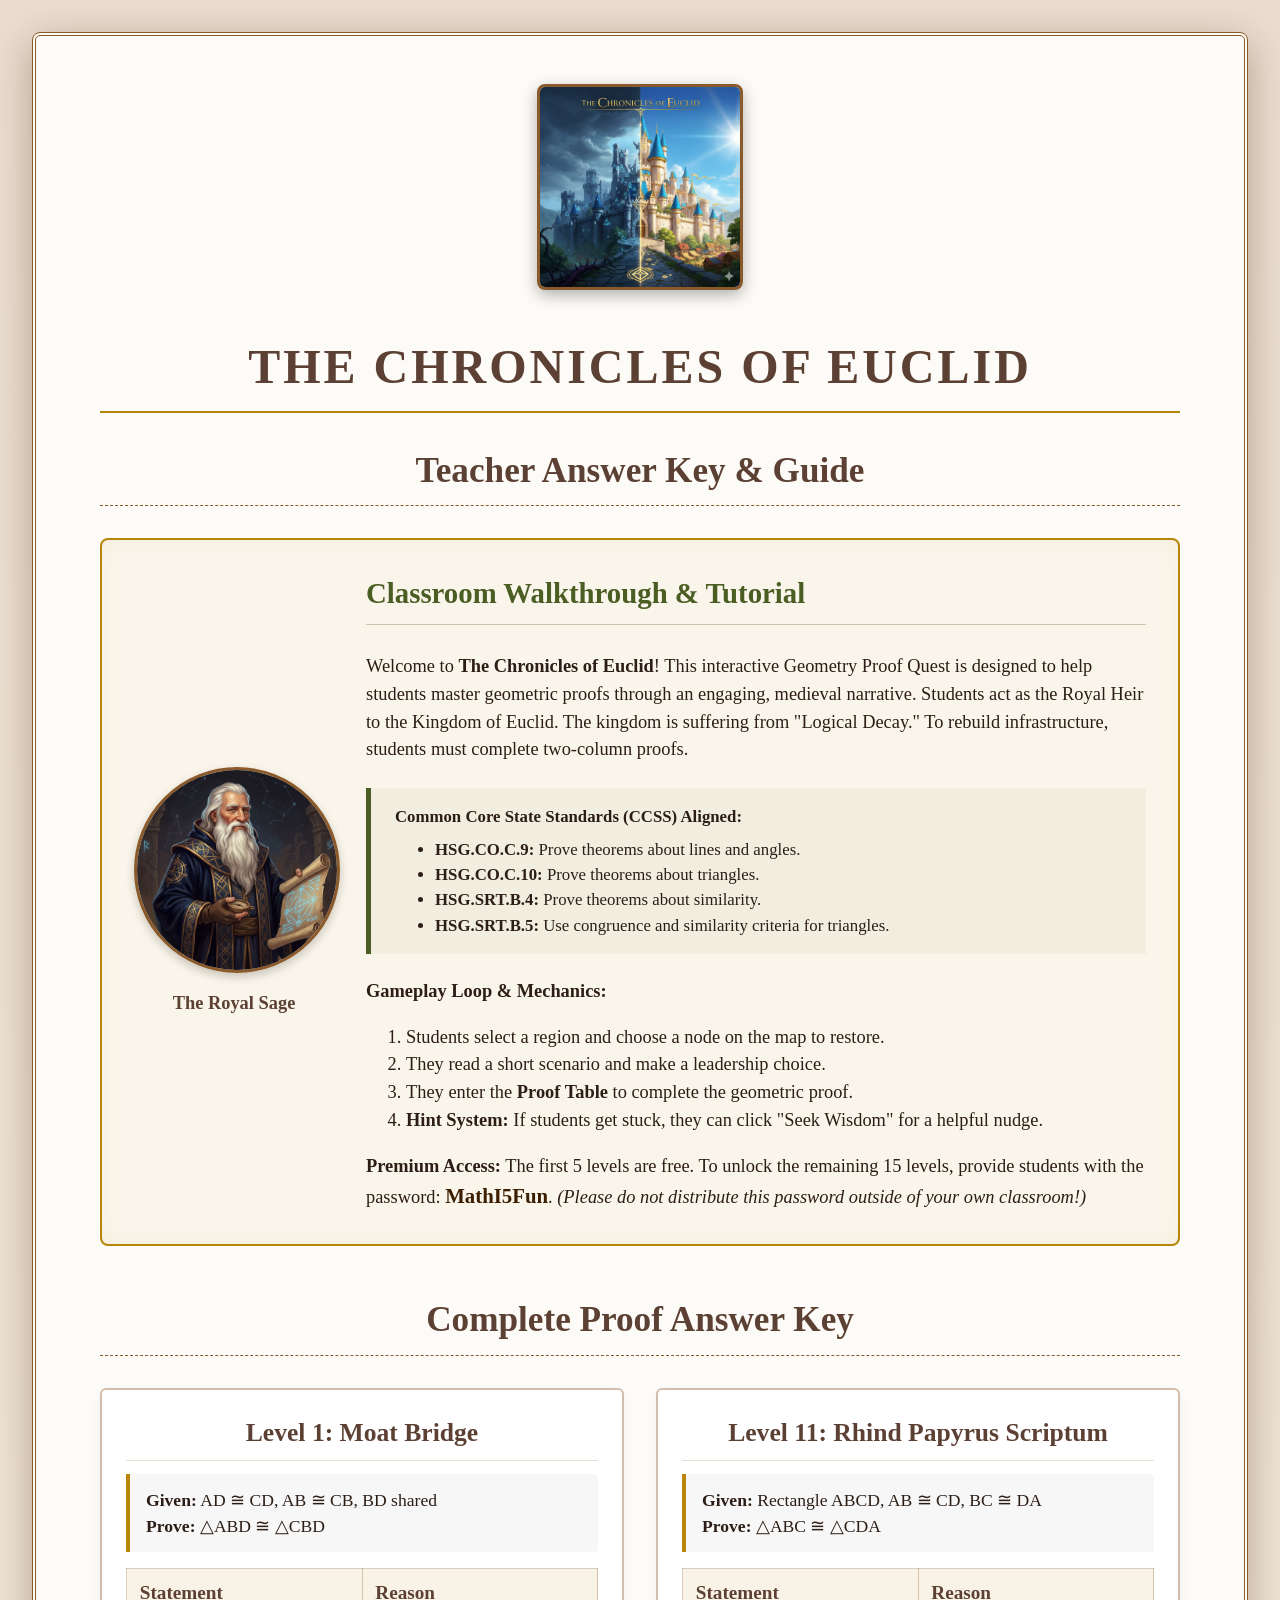
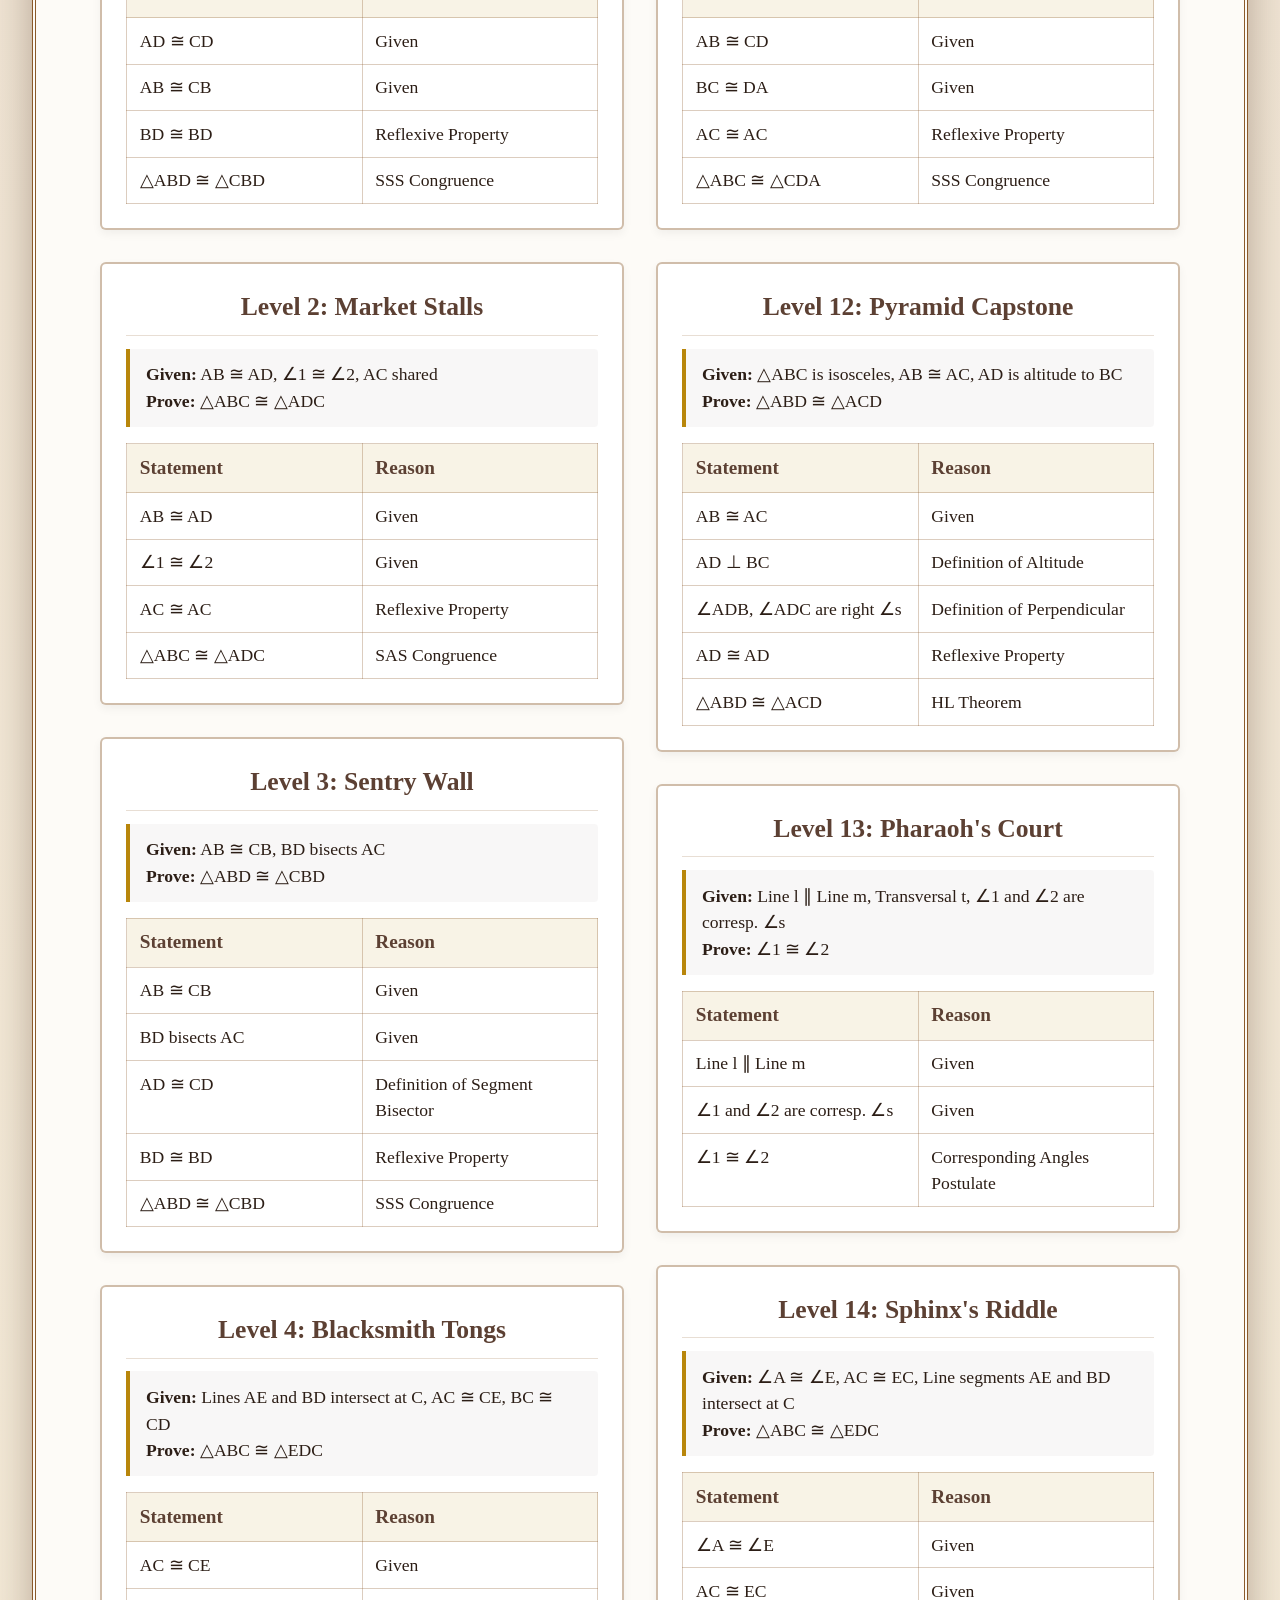
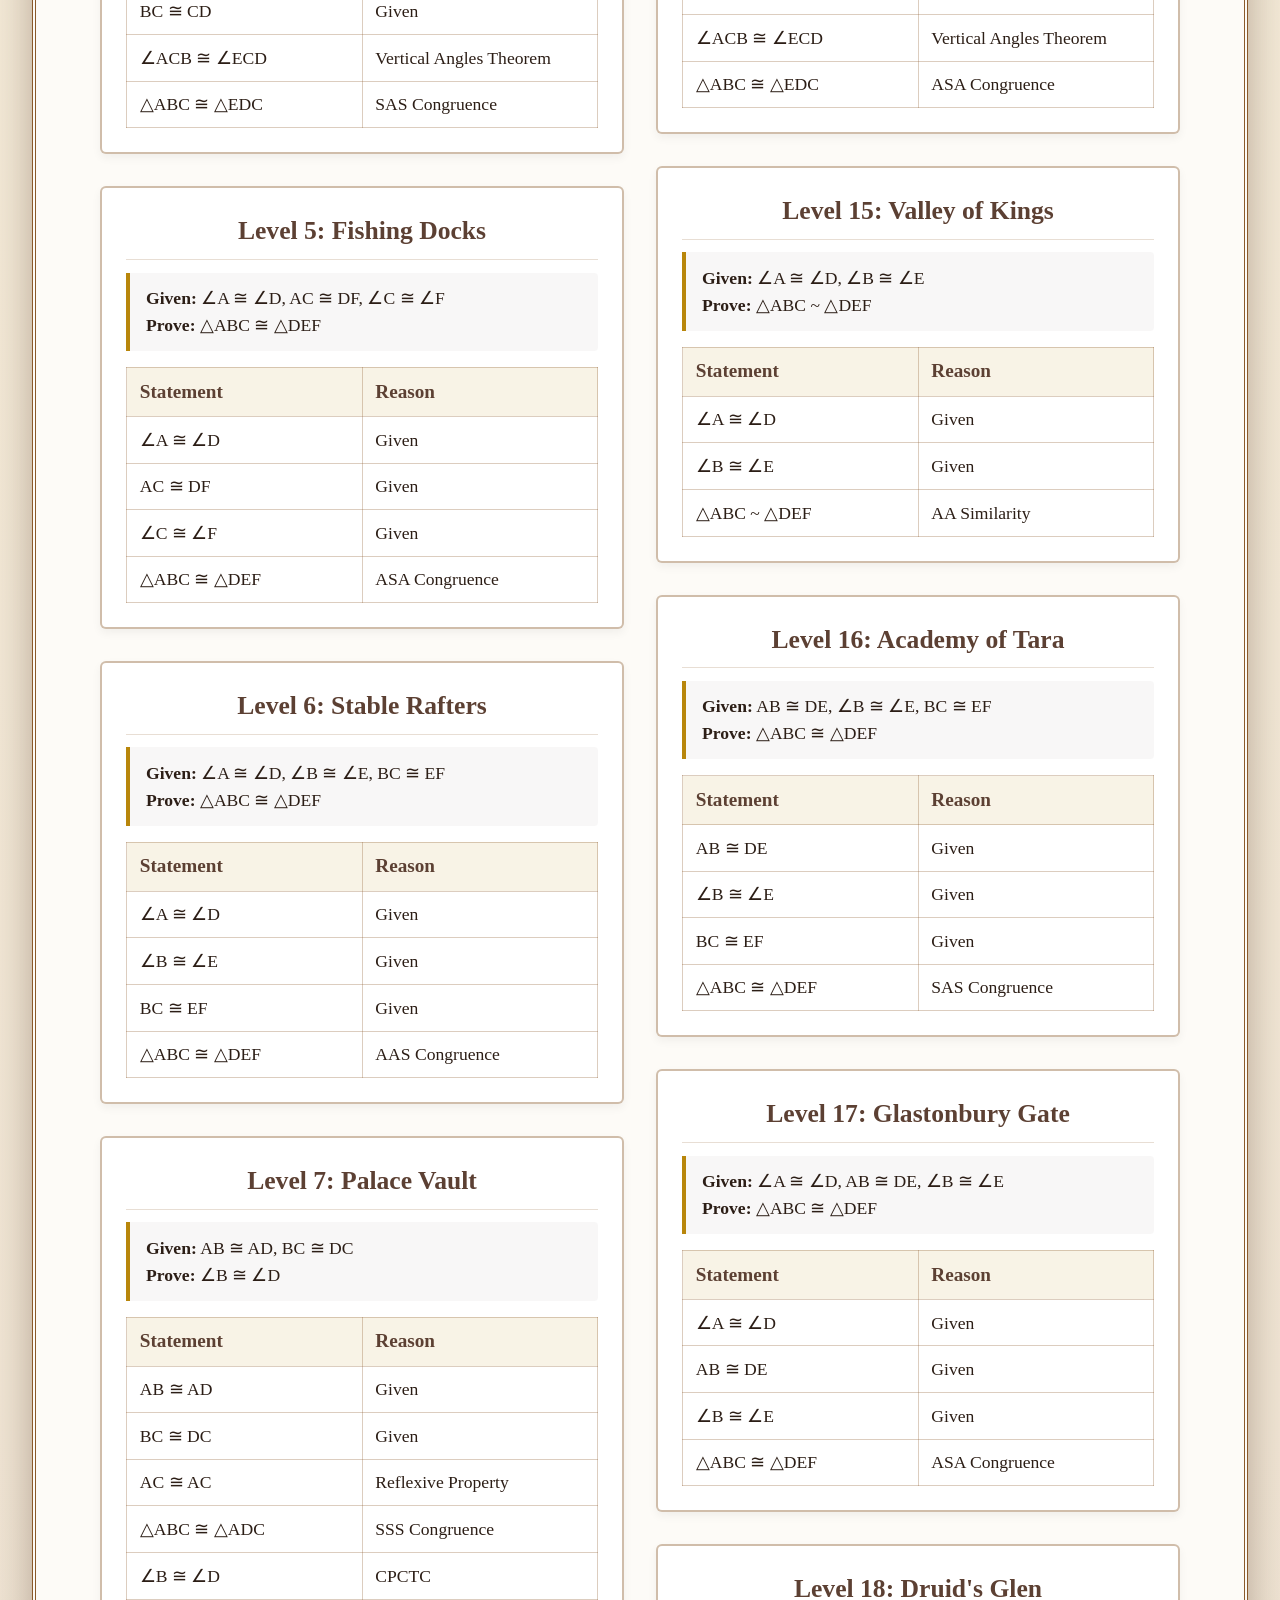
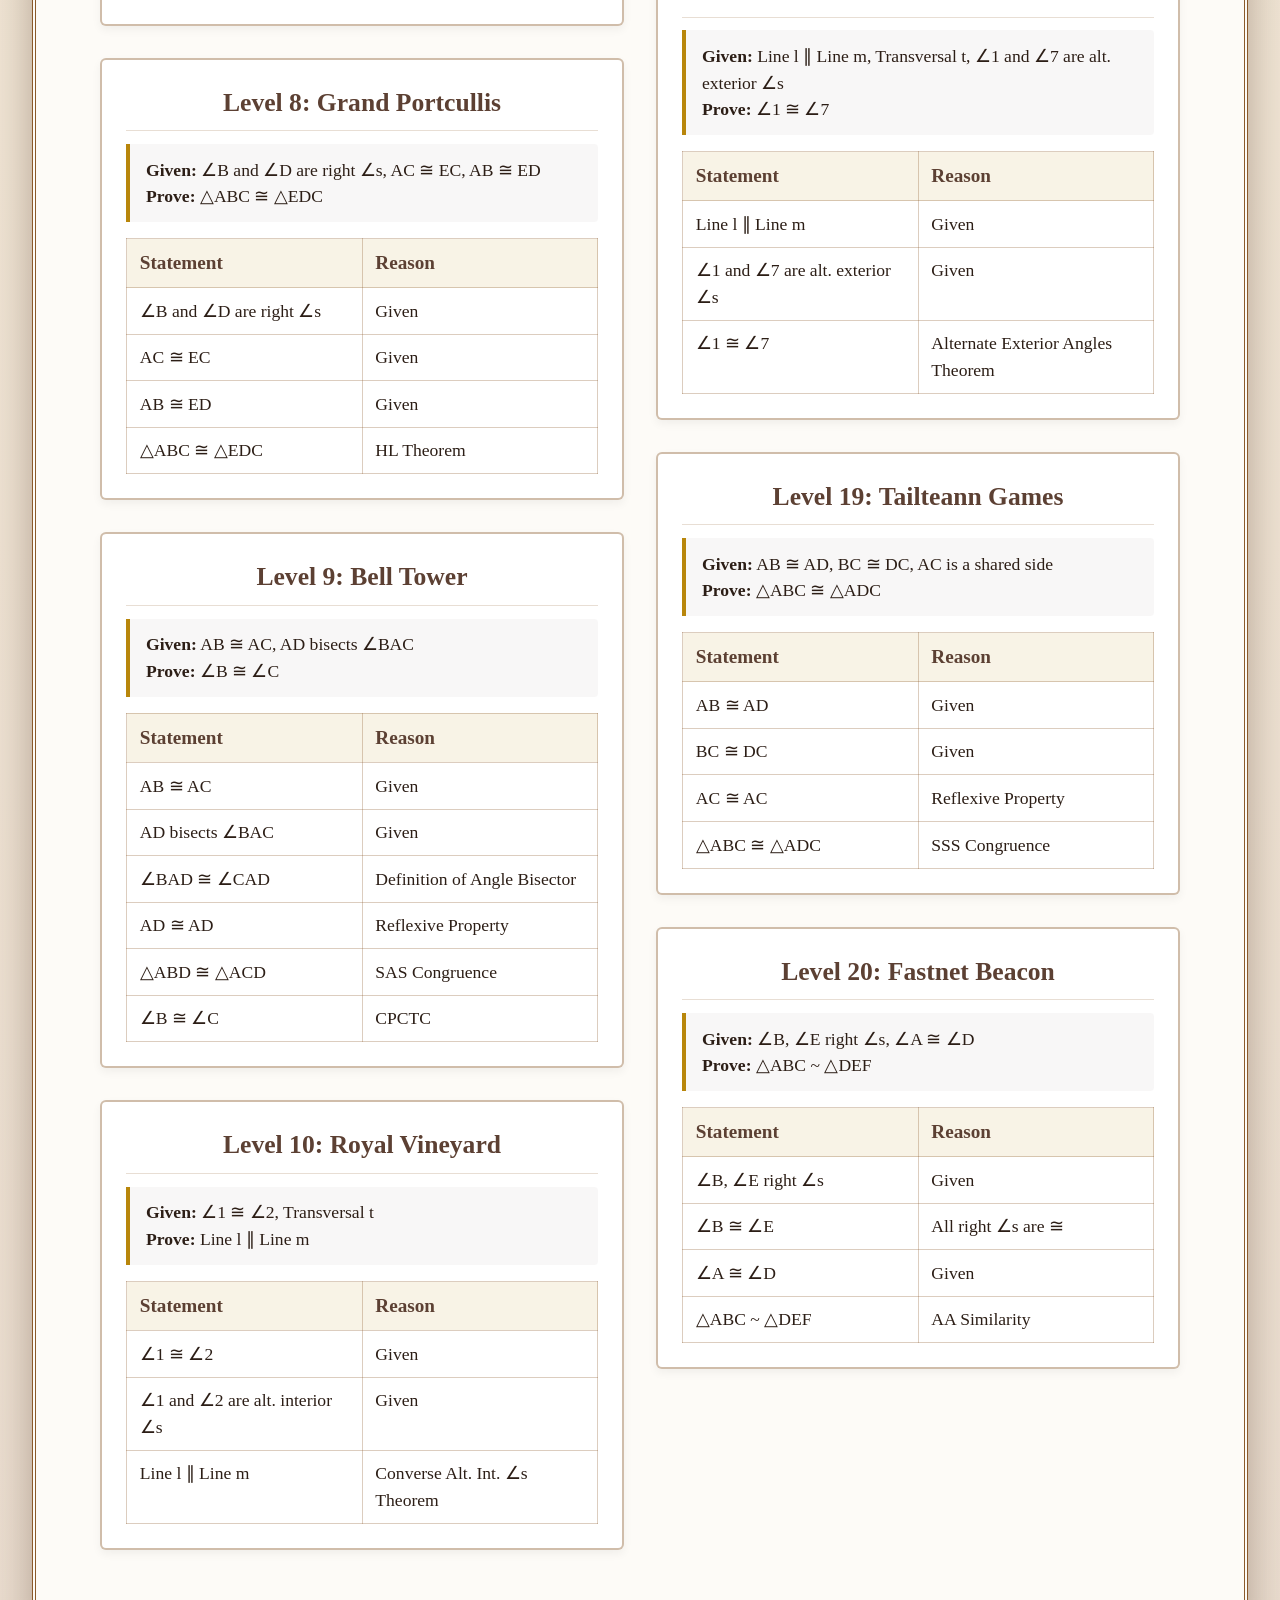
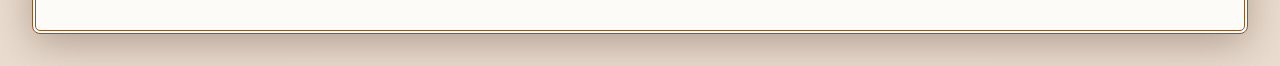
==== AnswerKey.html @ 07f258e0 "Add and update printable worksheets and Answer Key with print styles, add text-free hero image, fix " ====
<!DOCTYPE html>
<html lang="en">
<head>
    <meta charset="UTF-8">
    <meta name="viewport" content="width=device-width, initial-scale=1.0">
    <title>The Chronicles of Euclid - Teacher Answer Key</title>
    <style>
        :root {
            --medieval-gold: #b8860b; 
            --earthy-brown: #5c4033; 
            --parchment: #fdfbf7; 
            --border-color: #8b5a2b;
            --accent-green: #4a5d23;
        }
        
        @import url('https://fonts.googleapis.com/css2?family=MedievalSharp&family=Alice&display=swap');
        
        body {
            font-family: 'Alice', serif;
            background-color: #eaddcf; 
            background-image: radial-gradient(circle at center, #f5ecd8 0%, #eaddcf 100%);
            color: #2c1e16;
            margin: 0;
            padding: 2rem;
            line-height: 1.5;
            font-size: 1.15rem; /* Larger base font size */
        }
        
        .container {
            max-width: 1200px; /* Wider to accommodate columns */
            margin: 0 auto;
            background: var(--parchment);
            border: 4px double var(--border-color);
            border-radius: 8px;
            padding: 3rem 4rem;
            box-shadow: 0 10px 40px rgba(92, 64, 51, 0.4);
            position: relative;
        }
        
        .header-banner {
            text-align: center;
            margin-bottom: 2rem;
        }
        
        .header-banner img {
            max-width: 100%;
            height: auto;
            max-height: 200px;
            border-radius: 8px;
            border: 3px solid var(--border-color);
            box-shadow: 0 5px 15px rgba(0,0,0,0.3);
            object-fit: cover;
        }
        
        h1, h2, h3 {
            font-family: 'MedievalSharp', cursive;
            color: var(--earthy-brown);
            text-align: center;
        }
        
        h1 {
            font-size: 3rem;
            text-transform: uppercase;
            letter-spacing: 3px;
            border-bottom: 2px solid var(--medieval-gold);
            padding-bottom: 0.5rem;
            margin-top: 1rem;
            margin-bottom: 1.5rem;
            font-weight: 700;
        }
        
        h2 {
            font-size: 2.2rem;
            margin-top: 2rem;
            margin-bottom: 2rem;
            border-bottom: 1px dashed var(--border-color);
            padding-bottom: 0.5rem;
        }
        
        .tutorial-box {
            background: rgba(184, 134, 11, 0.05);
            border: 2px solid var(--medieval-gold);
            padding: 2rem;
            border-radius: 8px;
            margin-bottom: 3rem;
            box-shadow: inset 0 0 20px rgba(184, 134, 11, 0.05);
            display: flex;
            align-items: center;
            gap: 2rem;
        }
        
        .tutorial-content {
            flex: 1;
        }
        
        .tutorial-image {
            width: 200px;
            flex-shrink: 0;
            text-align: center;
        }
        
        .tutorial-image img {
            max-width: 100%;
            border-radius: 50%;
            border: 3px solid var(--border-color);
            box-shadow: 0 4px 10px rgba(0,0,0,0.2);
        }
        
        .tutorial-box h3 {
            color: var(--accent-green);
            margin-top: 0;
            text-align: left;
            border-bottom: 1px solid rgba(74, 93, 35, 0.3);
            padding-bottom: 0.5rem;
            font-size: 1.8rem;
        }
        
        .standards-box {
            background: rgba(74, 93, 35, 0.05);
            border-left: 5px solid var(--accent-green);
            padding: 1rem 1.5rem;
            margin: 1.5rem 0;
            font-size: 1.05rem;
        }
        
        /* Two-column layout for levels to save pages */
        .levels-grid {
            column-count: 2;
            column-gap: 2rem;
            margin-top: 2rem;
        }
        
        .level-card {
            background: white;
            border: 2px solid rgba(139, 90, 43, 0.4);
            padding: 1.5rem;
            margin-bottom: 2rem;
            border-radius: 6px;
            box-shadow: 0 4px 10px rgba(0,0,0,0.05);
            
            /* CRITICAL FOR PRINTING: Page Breaks */
            break-inside: avoid;
            page-break-inside: avoid;
            display: inline-block; /* Forces block not to split in columns */
            width: 100%;
            box-sizing: border-box;
        }
        
        .level-header {
            font-size: 1.6rem;
            font-weight: bold;
            color: var(--earthy-brown);
            margin-bottom: 0.8rem;
            font-family: 'MedievalSharp', cursive;
            text-align: center;
            border-bottom: 1px solid rgba(139, 90, 43, 0.2);
            padding-bottom: 0.5rem;
        }
        
        .given-prove {
            margin-bottom: 1rem;
            padding: 0.8rem 1rem;
            background: rgba(92, 64, 51, 0.04);
            border-left: 4px solid var(--medieval-gold);
            border-radius: 0 4px 4px 0;
            font-size: 1.1rem;
        }
        
        table {
            width: 100%;
            border-collapse: collapse;
            font-size: 1.1rem; /* Larger font for table */
        }
        
        th, td {
            border: 1px solid rgba(139, 90, 43, 0.3);
            padding: 0.6rem 0.8rem; /* Condensed padding */
            text-align: left;
            vertical-align: top;
        }
        
        th {
            background: rgba(184, 134, 11, 0.1);
            color: var(--earthy-brown);
            font-family: 'MedievalSharp', cursive;
            font-weight: bold;
            font-size: 1.2rem;
        }
        
        /* Print Styles - Ensure perfect printing */
        @media print {
            @page {
                size: letter;
                margin: 0.5in;
            }
            body {
                background: white !important;
                padding: 0;
                margin: 0;
                font-size: 12pt; /* Point sizes work better for print */
            }
            .container {
                box-shadow: none;
                border: none;
                padding: 0;
                max-width: 100%;
            }
            .header-banner {
                display: none; /* Save ink */
            }
            h1 {
                font-size: 24pt;
                margin-top: 0;
            }
            .tutorial-box {
                border: 2px solid #ccc;
                background: #fafafa !important;
                break-inside: avoid;
                gap: 1rem;
            }
            .levels-grid {
                column-count: 2;
                column-gap: 1.5rem;
            }
            .level-card {
                break-inside: avoid;
                page-break-inside: avoid;
                border: 1px solid #ccc;
                box-shadow: none;
                margin-bottom: 15px;
                padding: 1rem;
            }
            table {
                font-size: 11pt;
            }
            th, td {
                padding: 0.4rem;
            }
            th {
                background: #f0f0f0 !important;
            }
            .given-prove {
                background: #f9f9f9 !important;
                border-left: 3px solid #666;
            }
            /* Force page break before H2s if needed */
            h2.print-break-before {
                page-break-before: always;
                break-before: page;
            }
        }
        
        /* Mobile fallback for grid */
        @media (max-width: 800px) {
            .levels-grid {
                column-count: 1;
            }
            .tutorial-box {
                flex-direction: column;
            }
        }
    </style>
</head>
<body>

<div class="container">
    <div class="header-banner">
        <img src="Images/CastleTitle.jpg" alt="The Chronicles of Euclid Castle">
    </div>
    
    <h1>The Chronicles of Euclid</h1>
    <h2>Teacher Answer Key & Guide</h2>
    
    <div class="tutorial-box">
        <div class="tutorial-image">
            <img src="Images/SageCharacter.png" alt="The Royal Sage">
            <div style="font-family: 'MedievalSharp', cursive; margin-top: 0.5rem; font-weight: bold; color: var(--earthy-brown);">The Royal Sage</div>
        </div>
        <div class="tutorial-content">
            <h3>Classroom Walkthrough & Tutorial</h3>
            <p>Welcome to <strong>The Chronicles of Euclid</strong>! This interactive Geometry Proof Quest is designed to help students master geometric proofs through an engaging, medieval narrative. Students act as the Royal Heir to the Kingdom of Euclid. The kingdom is suffering from "Logical Decay." To rebuild infrastructure, students must complete two-column proofs.</p>
            
            <div class="standards-box">
                <strong>Common Core State Standards (CCSS) Aligned:</strong>
                <ul style="margin-top: 0.5rem; margin-bottom: 0;">
                    <li><strong>HSG.CO.C.9:</strong> Prove theorems about lines and angles.</li>
                    <li><strong>HSG.CO.C.10:</strong> Prove theorems about triangles.</li>
                    <li><strong>HSG.SRT.B.4:</strong> Prove theorems about similarity.</li>
                    <li><strong>HSG.SRT.B.5:</strong> Use congruence and similarity criteria for triangles.</li>
                </ul>
            </div>
            
            <p><strong>Gameplay Loop & Mechanics:</strong></p>
            <ol>
                <li>Students select a region and choose a node on the map to restore.</li>
                <li>They read a short scenario and make a leadership choice.</li>
                <li>They enter the <strong>Proof Table</strong> to complete the geometric proof.</li>
                <li><strong>Hint System:</strong> If students get stuck, they can click "Seek Wisdom" for a helpful nudge.</li>
            </ol>
            
            <p style="margin-bottom: 0;"><strong>Premium Access:</strong> The first 5 levels are free. To unlock the remaining 15 levels, provide students with the password: <strong style="font-size:1.3rem; color:#3b1d00;">MathI5Fun</strong>. <em>(Please do not distribute this password outside of your own classroom!)</em></p>
        </div>
    </div>

    <h2 class="print-break-before">Complete Proof Answer Key</h2>
    
    <div class="levels-grid">

        <div class="level-card">
            <div class="level-header">Level 1: Moat Bridge</div>
            <div class="given-prove">
                <strong>Given:</strong> AD ≅ CD, AB ≅ CB, BD shared<br>
                <strong>Prove:</strong> △ABD ≅ △CBD
            </div>
            <table>
                <thead>
                    <tr>
                        <th style="width: 50%;">Statement</th>
                        <th style="width: 50%;">Reason</th>
                    </tr>
                </thead>
                <tbody>

                    <tr>
                        <td>AD ≅ CD</td>
                        <td>Given</td>
                    </tr>

                    <tr>
                        <td>AB ≅ CB</td>
                        <td>Given</td>
                    </tr>

                    <tr>
                        <td>BD ≅ BD</td>
                        <td>Reflexive Property</td>
                    </tr>

                    <tr>
                        <td>△ABD ≅ △CBD</td>
                        <td>SSS Congruence</td>
                    </tr>

                </tbody>
            </table>
        </div>

        <div class="level-card">
            <div class="level-header">Level 2: Market Stalls</div>
            <div class="given-prove">
                <strong>Given:</strong> AB ≅ AD, ∠1 ≅ ∠2, AC shared<br>
                <strong>Prove:</strong> △ABC ≅ △ADC
            </div>
            <table>
                <thead>
                    <tr>
                        <th style="width: 50%;">Statement</th>
                        <th style="width: 50%;">Reason</th>
                    </tr>
                </thead>
                <tbody>

                    <tr>
                        <td>AB ≅ AD</td>
                        <td>Given</td>
                    </tr>

                    <tr>
                        <td>∠1 ≅ ∠2</td>
                        <td>Given</td>
                    </tr>

                    <tr>
                        <td>AC ≅ AC</td>
                        <td>Reflexive Property</td>
                    </tr>

                    <tr>
                        <td>△ABC ≅ △ADC</td>
                        <td>SAS Congruence</td>
                    </tr>

                </tbody>
            </table>
        </div>

        <div class="level-card">
            <div class="level-header">Level 3: Sentry Wall</div>
            <div class="given-prove">
                <strong>Given:</strong> AB ≅ CB, BD bisects AC<br>
                <strong>Prove:</strong> △ABD ≅ △CBD
            </div>
            <table>
                <thead>
                    <tr>
                        <th style="width: 50%;">Statement</th>
                        <th style="width: 50%;">Reason</th>
                    </tr>
                </thead>
                <tbody>

                    <tr>
                        <td>AB ≅ CB</td>
                        <td>Given</td>
                    </tr>

                    <tr>
                        <td>BD bisects AC</td>
                        <td>Given</td>
                    </tr>

                    <tr>
                        <td>AD ≅ CD</td>
                        <td>Definition of Segment Bisector</td>
                    </tr>

                    <tr>
                        <td>BD ≅ BD</td>
                        <td>Reflexive Property</td>
                    </tr>

                    <tr>
                        <td>△ABD ≅ △CBD</td>
                        <td>SSS Congruence</td>
                    </tr>

                </tbody>
            </table>
        </div>

        <div class="level-card">
            <div class="level-header">Level 4: Blacksmith Tongs</div>
            <div class="given-prove">
                <strong>Given:</strong> Lines AE and BD intersect at C, AC ≅ CE, BC ≅ CD<br>
                <strong>Prove:</strong> △ABC ≅ △EDC
            </div>
            <table>
                <thead>
                    <tr>
                        <th style="width: 50%;">Statement</th>
                        <th style="width: 50%;">Reason</th>
                    </tr>
                </thead>
                <tbody>

                    <tr>
                        <td>AC ≅ CE</td>
                        <td>Given</td>
                    </tr>

                    <tr>
                        <td>BC ≅ CD</td>
                        <td>Given</td>
                    </tr>

                    <tr>
                        <td>∠ACB ≅ ∠ECD</td>
                        <td>Vertical Angles Theorem</td>
                    </tr>

                    <tr>
                        <td>△ABC ≅ △EDC</td>
                        <td>SAS Congruence</td>
                    </tr>

                </tbody>
            </table>
        </div>

        <div class="level-card">
            <div class="level-header">Level 5: Fishing Docks</div>
            <div class="given-prove">
                <strong>Given:</strong> ∠A ≅ ∠D, AC ≅ DF, ∠C ≅ ∠F<br>
                <strong>Prove:</strong> △ABC ≅ △DEF
            </div>
            <table>
                <thead>
                    <tr>
                        <th style="width: 50%;">Statement</th>
                        <th style="width: 50%;">Reason</th>
                    </tr>
                </thead>
                <tbody>

                    <tr>
                        <td>∠A ≅ ∠D</td>
                        <td>Given</td>
                    </tr>

                    <tr>
                        <td>AC ≅ DF</td>
                        <td>Given</td>
                    </tr>

                    <tr>
                        <td>∠C ≅ ∠F</td>
                        <td>Given</td>
                    </tr>

                    <tr>
                        <td>△ABC ≅ △DEF</td>
                        <td>ASA Congruence</td>
                    </tr>

                </tbody>
            </table>
        </div>

        <div class="level-card">
            <div class="level-header">Level 6: Stable Rafters</div>
            <div class="given-prove">
                <strong>Given:</strong> ∠A ≅ ∠D, ∠B ≅ ∠E, BC ≅ EF<br>
                <strong>Prove:</strong> △ABC ≅ △DEF
            </div>
            <table>
                <thead>
                    <tr>
                        <th style="width: 50%;">Statement</th>
                        <th style="width: 50%;">Reason</th>
                    </tr>
                </thead>
                <tbody>

                    <tr>
                        <td>∠A ≅ ∠D</td>
                        <td>Given</td>
                    </tr>

                    <tr>
                        <td>∠B ≅ ∠E</td>
                        <td>Given</td>
                    </tr>

                    <tr>
                        <td>BC ≅ EF</td>
                        <td>Given</td>
                    </tr>

                    <tr>
                        <td>△ABC ≅ △DEF</td>
                        <td>AAS Congruence</td>
                    </tr>

                </tbody>
            </table>
        </div>

        <div class="level-card">
            <div class="level-header">Level 7: Palace Vault</div>
            <div class="given-prove">
                <strong>Given:</strong> AB ≅ AD, BC ≅ DC<br>
                <strong>Prove:</strong> ∠B ≅ ∠D
            </div>
            <table>
                <thead>
                    <tr>
                        <th style="width: 50%;">Statement</th>
                        <th style="width: 50%;">Reason</th>
                    </tr>
                </thead>
                <tbody>

                    <tr>
                        <td>AB ≅ AD</td>
                        <td>Given</td>
                    </tr>

                    <tr>
                        <td>BC ≅ DC</td>
                        <td>Given</td>
                    </tr>

                    <tr>
                        <td>AC ≅ AC</td>
                        <td>Reflexive Property</td>
                    </tr>

                    <tr>
                        <td>△ABC ≅ △ADC</td>
                        <td>SSS Congruence</td>
                    </tr>

                    <tr>
                        <td>∠B ≅ ∠D</td>
                        <td>CPCTC</td>
                    </tr>

                </tbody>
            </table>
        </div>

        <div class="level-card">
            <div class="level-header">Level 8: Grand Portcullis</div>
            <div class="given-prove">
                <strong>Given:</strong> ∠B and ∠D are right ∠s, AC ≅ EC, AB ≅ ED<br>
                <strong>Prove:</strong> △ABC ≅ △EDC
            </div>
            <table>
                <thead>
                    <tr>
                        <th style="width: 50%;">Statement</th>
                        <th style="width: 50%;">Reason</th>
                    </tr>
                </thead>
                <tbody>

                    <tr>
                        <td>∠B and ∠D are right ∠s</td>
                        <td>Given</td>
                    </tr>

                    <tr>
                        <td>AC ≅ EC</td>
                        <td>Given</td>
                    </tr>

                    <tr>
                        <td>AB ≅ ED</td>
                        <td>Given</td>
                    </tr>

                    <tr>
                        <td>△ABC ≅ △EDC</td>
                        <td>HL Theorem</td>
                    </tr>

                </tbody>
            </table>
        </div>

        <div class="level-card">
            <div class="level-header">Level 9: Bell Tower</div>
            <div class="given-prove">
                <strong>Given:</strong> AB ≅ AC, AD bisects ∠BAC<br>
                <strong>Prove:</strong> ∠B ≅ ∠C
            </div>
            <table>
                <thead>
                    <tr>
                        <th style="width: 50%;">Statement</th>
                        <th style="width: 50%;">Reason</th>
                    </tr>
                </thead>
                <tbody>

                    <tr>
                        <td>AB ≅ AC</td>
                        <td>Given</td>
                    </tr>

                    <tr>
                        <td>AD bisects ∠BAC</td>
                        <td>Given</td>
                    </tr>

                    <tr>
                        <td>∠BAD ≅ ∠CAD</td>
                        <td>Definition of Angle Bisector</td>
                    </tr>

                    <tr>
                        <td>AD ≅ AD</td>
                        <td>Reflexive Property</td>
                    </tr>

                    <tr>
                        <td>△ABD ≅ △ACD</td>
                        <td>SAS Congruence</td>
                    </tr>

                    <tr>
                        <td>∠B ≅ ∠C</td>
                        <td>CPCTC</td>
                    </tr>

                </tbody>
            </table>
        </div>

        <div class="level-card">
            <div class="level-header">Level 10: Royal Vineyard</div>
            <div class="given-prove">
                <strong>Given:</strong> ∠1 ≅ ∠2, Transversal t<br>
                <strong>Prove:</strong> Line l ∥ Line m
            </div>
            <table>
                <thead>
                    <tr>
                        <th style="width: 50%;">Statement</th>
                        <th style="width: 50%;">Reason</th>
                    </tr>
                </thead>
                <tbody>

                    <tr>
                        <td>∠1 ≅ ∠2</td>
                        <td>Given</td>
                    </tr>

                    <tr>
                        <td>∠1 and ∠2 are alt. interior ∠s</td>
                        <td>Given</td>
                    </tr>

                    <tr>
                        <td>Line l ∥ Line m</td>
                        <td>Converse Alt. Int. ∠s Theorem</td>
                    </tr>

                </tbody>
            </table>
        </div>

        <div class="level-card">
            <div class="level-header">Level 11: Rhind Papyrus Scriptum</div>
            <div class="given-prove">
                <strong>Given:</strong> Rectangle ABCD, AB ≅ CD, BC ≅ DA<br>
                <strong>Prove:</strong> △ABC ≅ △CDA
            </div>
            <table>
                <thead>
                    <tr>
                        <th style="width: 50%;">Statement</th>
                        <th style="width: 50%;">Reason</th>
                    </tr>
                </thead>
                <tbody>

                    <tr>
                        <td>AB ≅ CD</td>
                        <td>Given</td>
                    </tr>

                    <tr>
                        <td>BC ≅ DA</td>
                        <td>Given</td>
                    </tr>

                    <tr>
                        <td>AC ≅ AC</td>
                        <td>Reflexive Property</td>
                    </tr>

                    <tr>
                        <td>△ABC ≅ △CDA</td>
                        <td>SSS Congruence</td>
                    </tr>

                </tbody>
            </table>
        </div>

        <div class="level-card">
            <div class="level-header">Level 12: Pyramid Capstone</div>
            <div class="given-prove">
                <strong>Given:</strong> △ABC is isosceles, AB ≅ AC, AD is altitude to BC<br>
                <strong>Prove:</strong> △ABD ≅ △ACD
            </div>
            <table>
                <thead>
                    <tr>
                        <th style="width: 50%;">Statement</th>
                        <th style="width: 50%;">Reason</th>
                    </tr>
                </thead>
                <tbody>

                    <tr>
                        <td>AB ≅ AC</td>
                        <td>Given</td>
                    </tr>

                    <tr>
                        <td>AD ⊥ BC</td>
                        <td>Definition of Altitude</td>
                    </tr>

                    <tr>
                        <td>∠ADB, ∠ADC are right ∠s</td>
                        <td>Definition of Perpendicular</td>
                    </tr>

                    <tr>
                        <td>AD ≅ AD</td>
                        <td>Reflexive Property</td>
                    </tr>

                    <tr>
                        <td>△ABD ≅ △ACD</td>
                        <td>HL Theorem</td>
                    </tr>

                </tbody>
            </table>
        </div>

        <div class="level-card">
            <div class="level-header">Level 13: Pharaoh's Court</div>
            <div class="given-prove">
                <strong>Given:</strong> Line l ∥ Line m, Transversal t, ∠1 and ∠2 are corresp. ∠s<br>
                <strong>Prove:</strong> ∠1 ≅ ∠2
            </div>
            <table>
                <thead>
                    <tr>
                        <th style="width: 50%;">Statement</th>
                        <th style="width: 50%;">Reason</th>
                    </tr>
                </thead>
                <tbody>

                    <tr>
                        <td>Line l ∥ Line m</td>
                        <td>Given</td>
                    </tr>

                    <tr>
                        <td>∠1 and ∠2 are corresp. ∠s</td>
                        <td>Given</td>
                    </tr>

                    <tr>
                        <td>∠1 ≅ ∠2</td>
                        <td>Corresponding Angles Postulate</td>
                    </tr>

                </tbody>
            </table>
        </div>

        <div class="level-card">
            <div class="level-header">Level 14: Sphinx's Riddle</div>
            <div class="given-prove">
                <strong>Given:</strong> ∠A ≅ ∠E, AC ≅ EC, Line segments AE and BD intersect at C<br>
                <strong>Prove:</strong> △ABC ≅ △EDC
            </div>
            <table>
                <thead>
                    <tr>
                        <th style="width: 50%;">Statement</th>
                        <th style="width: 50%;">Reason</th>
                    </tr>
                </thead>
                <tbody>

                    <tr>
                        <td>∠A ≅ ∠E</td>
                        <td>Given</td>
                    </tr>

                    <tr>
                        <td>AC ≅ EC</td>
                        <td>Given</td>
                    </tr>

                    <tr>
                        <td>∠ACB ≅ ∠ECD</td>
                        <td>Vertical Angles Theorem</td>
                    </tr>

                    <tr>
                        <td>△ABC ≅ △EDC</td>
                        <td>ASA Congruence</td>
                    </tr>

                </tbody>
            </table>
        </div>

        <div class="level-card">
            <div class="level-header">Level 15: Valley of Kings</div>
            <div class="given-prove">
                <strong>Given:</strong> ∠A ≅ ∠D, ∠B ≅ ∠E<br>
                <strong>Prove:</strong> △ABC ~ △DEF
            </div>
            <table>
                <thead>
                    <tr>
                        <th style="width: 50%;">Statement</th>
                        <th style="width: 50%;">Reason</th>
                    </tr>
                </thead>
                <tbody>

                    <tr>
                        <td>∠A ≅ ∠D</td>
                        <td>Given</td>
                    </tr>

                    <tr>
                        <td>∠B ≅ ∠E</td>
                        <td>Given</td>
                    </tr>

                    <tr>
                        <td>△ABC ~ △DEF</td>
                        <td>AA Similarity</td>
                    </tr>

                </tbody>
            </table>
        </div>

        <div class="level-card">
            <div class="level-header">Level 16: Academy of Tara</div>
            <div class="given-prove">
                <strong>Given:</strong> AB ≅ DE, ∠B ≅ ∠E, BC ≅ EF<br>
                <strong>Prove:</strong> △ABC ≅ △DEF
            </div>
            <table>
                <thead>
                    <tr>
                        <th style="width: 50%;">Statement</th>
                        <th style="width: 50%;">Reason</th>
                    </tr>
                </thead>
                <tbody>

                    <tr>
                        <td>AB ≅ DE</td>
                        <td>Given</td>
                    </tr>

                    <tr>
                        <td>∠B ≅ ∠E</td>
                        <td>Given</td>
                    </tr>

                    <tr>
                        <td>BC ≅ EF</td>
                        <td>Given</td>
                    </tr>

                    <tr>
                        <td>△ABC ≅ △DEF</td>
                        <td>SAS Congruence</td>
                    </tr>

                </tbody>
            </table>
        </div>

        <div class="level-card">
            <div class="level-header">Level 17: Glastonbury Gate</div>
            <div class="given-prove">
                <strong>Given:</strong> ∠A ≅ ∠D, AB ≅ DE, ∠B ≅ ∠E<br>
                <strong>Prove:</strong> △ABC ≅ △DEF
            </div>
            <table>
                <thead>
                    <tr>
                        <th style="width: 50%;">Statement</th>
                        <th style="width: 50%;">Reason</th>
                    </tr>
                </thead>
                <tbody>

                    <tr>
                        <td>∠A ≅ ∠D</td>
                        <td>Given</td>
                    </tr>

                    <tr>
                        <td>AB ≅ DE</td>
                        <td>Given</td>
                    </tr>

                    <tr>
                        <td>∠B ≅ ∠E</td>
                        <td>Given</td>
                    </tr>

                    <tr>
                        <td>△ABC ≅ △DEF</td>
                        <td>ASA Congruence</td>
                    </tr>

                </tbody>
            </table>
        </div>

        <div class="level-card">
            <div class="level-header">Level 18: Druid's Glen</div>
            <div class="given-prove">
                <strong>Given:</strong> Line l ∥ Line m, Transversal t, ∠1 and ∠7 are alt. exterior ∠s<br>
                <strong>Prove:</strong> ∠1 ≅ ∠7
            </div>
            <table>
                <thead>
                    <tr>
                        <th style="width: 50%;">Statement</th>
                        <th style="width: 50%;">Reason</th>
                    </tr>
                </thead>
                <tbody>

                    <tr>
                        <td>Line l ∥ Line m</td>
                        <td>Given</td>
                    </tr>

                    <tr>
                        <td>∠1 and ∠7 are alt. exterior ∠s</td>
                        <td>Given</td>
                    </tr>

                    <tr>
                        <td>∠1 ≅ ∠7</td>
                        <td>Alternate Exterior Angles Theorem</td>
                    </tr>

                </tbody>
            </table>
        </div>

        <div class="level-card">
            <div class="level-header">Level 19: Tailteann Games</div>
            <div class="given-prove">
                <strong>Given:</strong> AB ≅ AD, BC ≅ DC, AC is a shared side<br>
                <strong>Prove:</strong> △ABC ≅ △ADC
            </div>
            <table>
                <thead>
                    <tr>
                        <th style="width: 50%;">Statement</th>
                        <th style="width: 50%;">Reason</th>
                    </tr>
                </thead>
                <tbody>

                    <tr>
                        <td>AB ≅ AD</td>
                        <td>Given</td>
                    </tr>

                    <tr>
                        <td>BC ≅ DC</td>
                        <td>Given</td>
                    </tr>

                    <tr>
                        <td>AC ≅ AC</td>
                        <td>Reflexive Property</td>
                    </tr>

                    <tr>
                        <td>△ABC ≅ △ADC</td>
                        <td>SSS Congruence</td>
                    </tr>

                </tbody>
            </table>
        </div>

        <div class="level-card">
            <div class="level-header">Level 20: Fastnet Beacon</div>
            <div class="given-prove">
                <strong>Given:</strong> ∠B, ∠E right ∠s, ∠A ≅ ∠D<br>
                <strong>Prove:</strong> △ABC ~ △DEF
            </div>
            <table>
                <thead>
                    <tr>
                        <th style="width: 50%;">Statement</th>
                        <th style="width: 50%;">Reason</th>
                    </tr>
                </thead>
                <tbody>

                    <tr>
                        <td>∠B, ∠E right ∠s</td>
                        <td>Given</td>
                    </tr>

                    <tr>
                        <td>∠B ≅ ∠E</td>
                        <td>All right ∠s are ≅</td>
                    </tr>

                    <tr>
                        <td>∠A ≅ ∠D</td>
                        <td>Given</td>
                    </tr>

                    <tr>
                        <td>△ABC ~ △DEF</td>
                        <td>AA Similarity</td>
                    </tr>

                </tbody>
            </table>
        </div>

    </div>
</div>
</body>
</html>
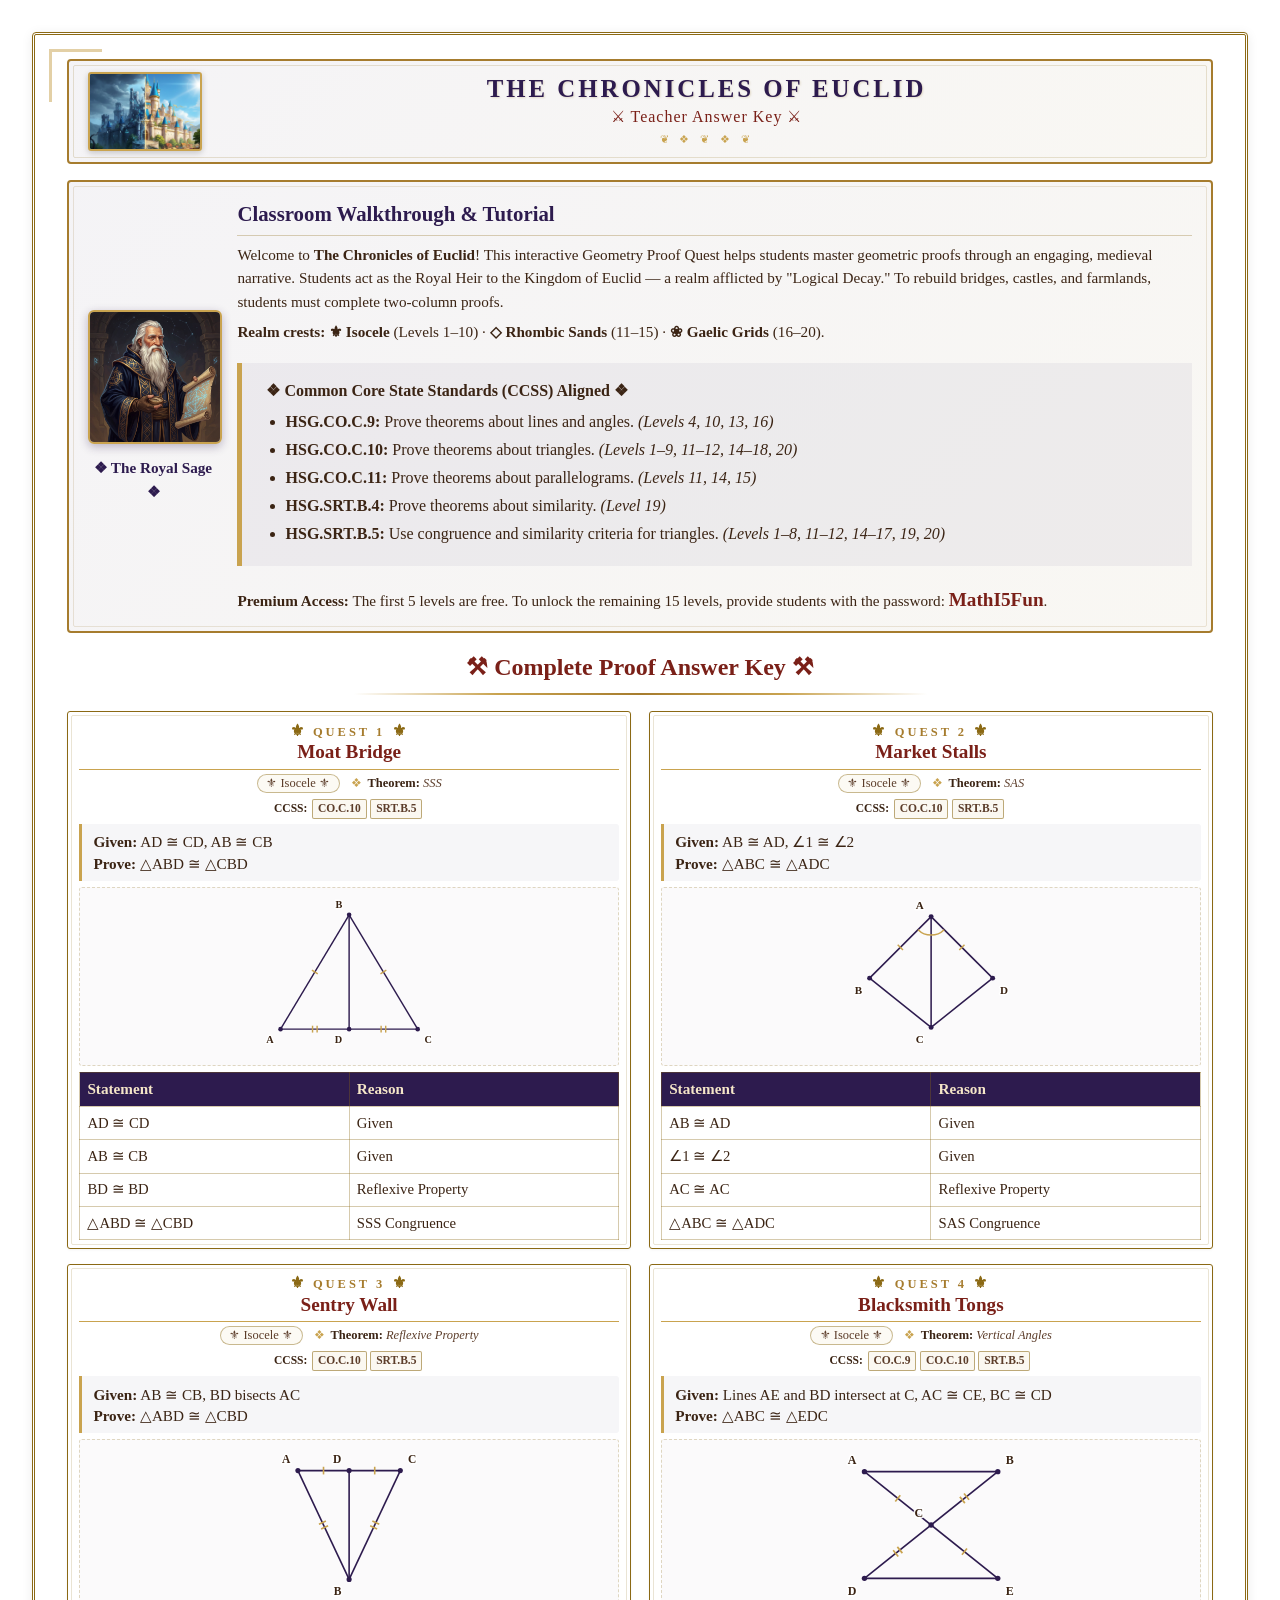
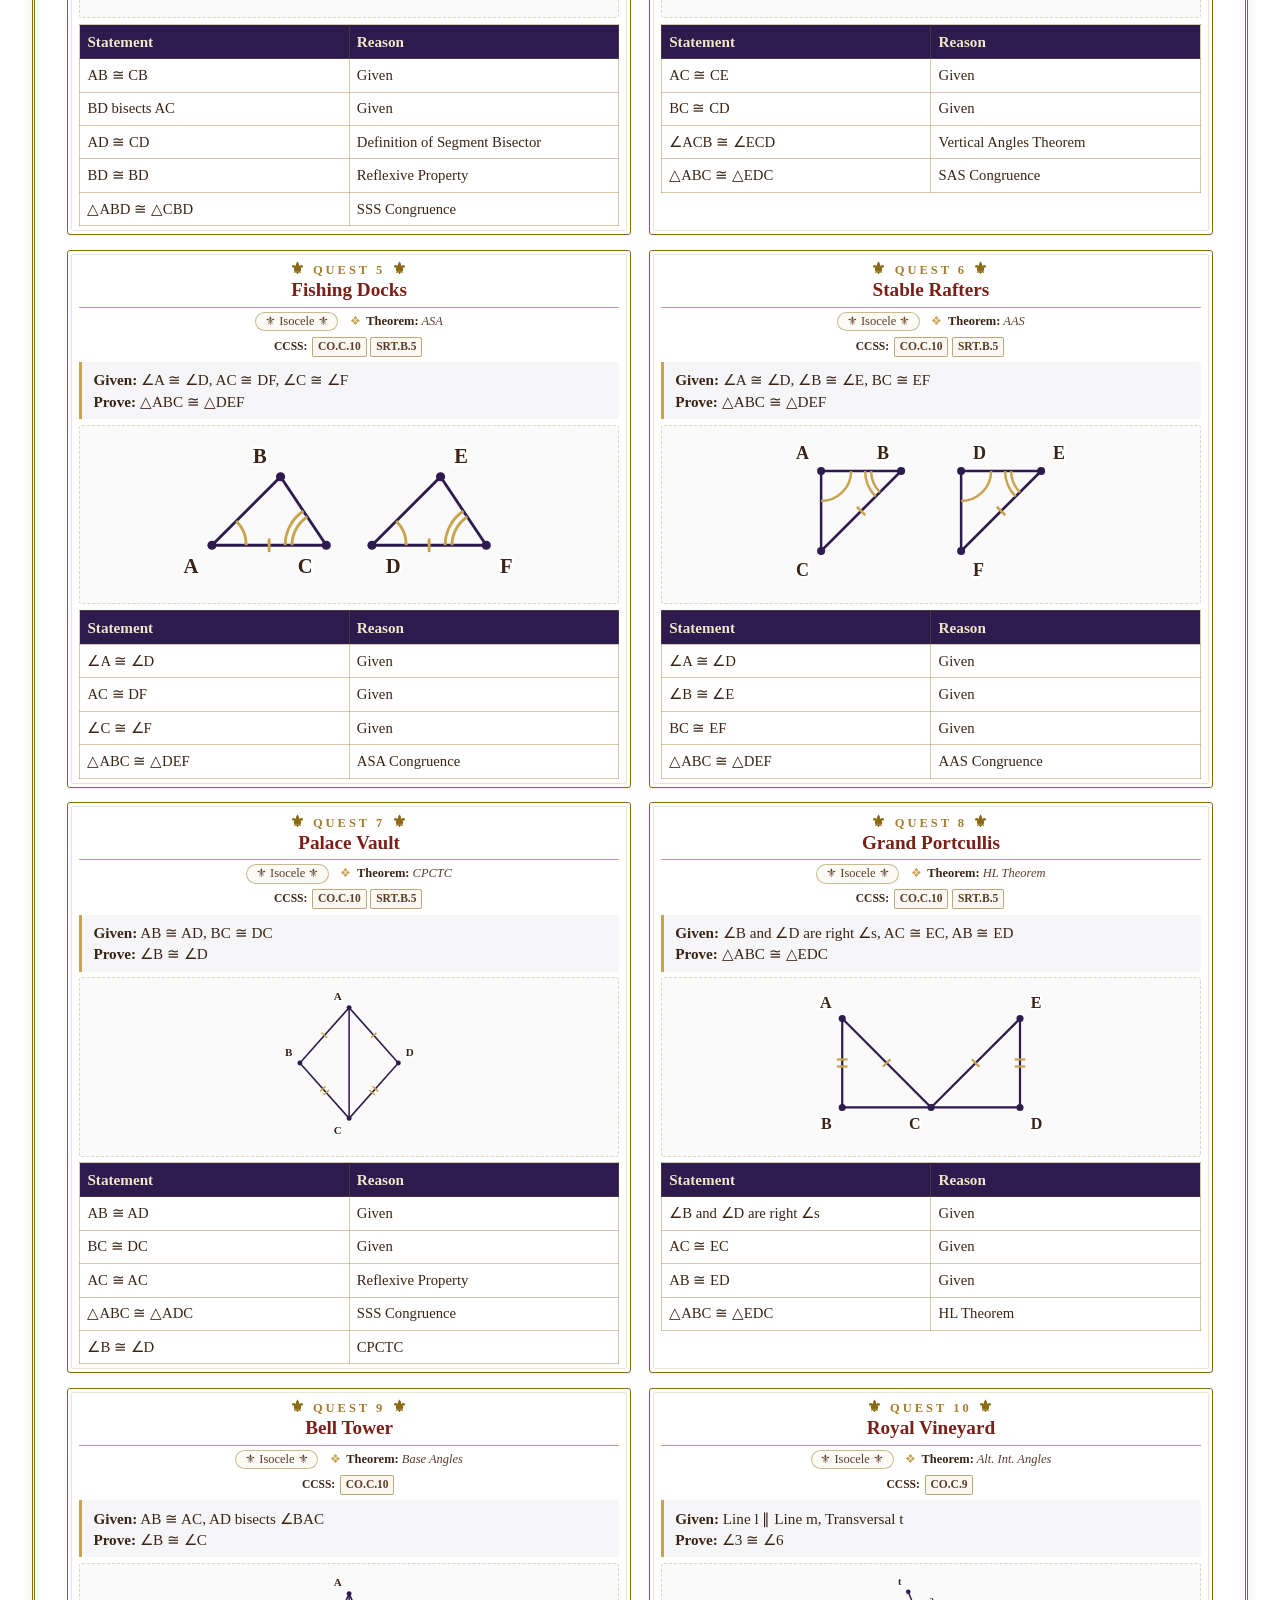
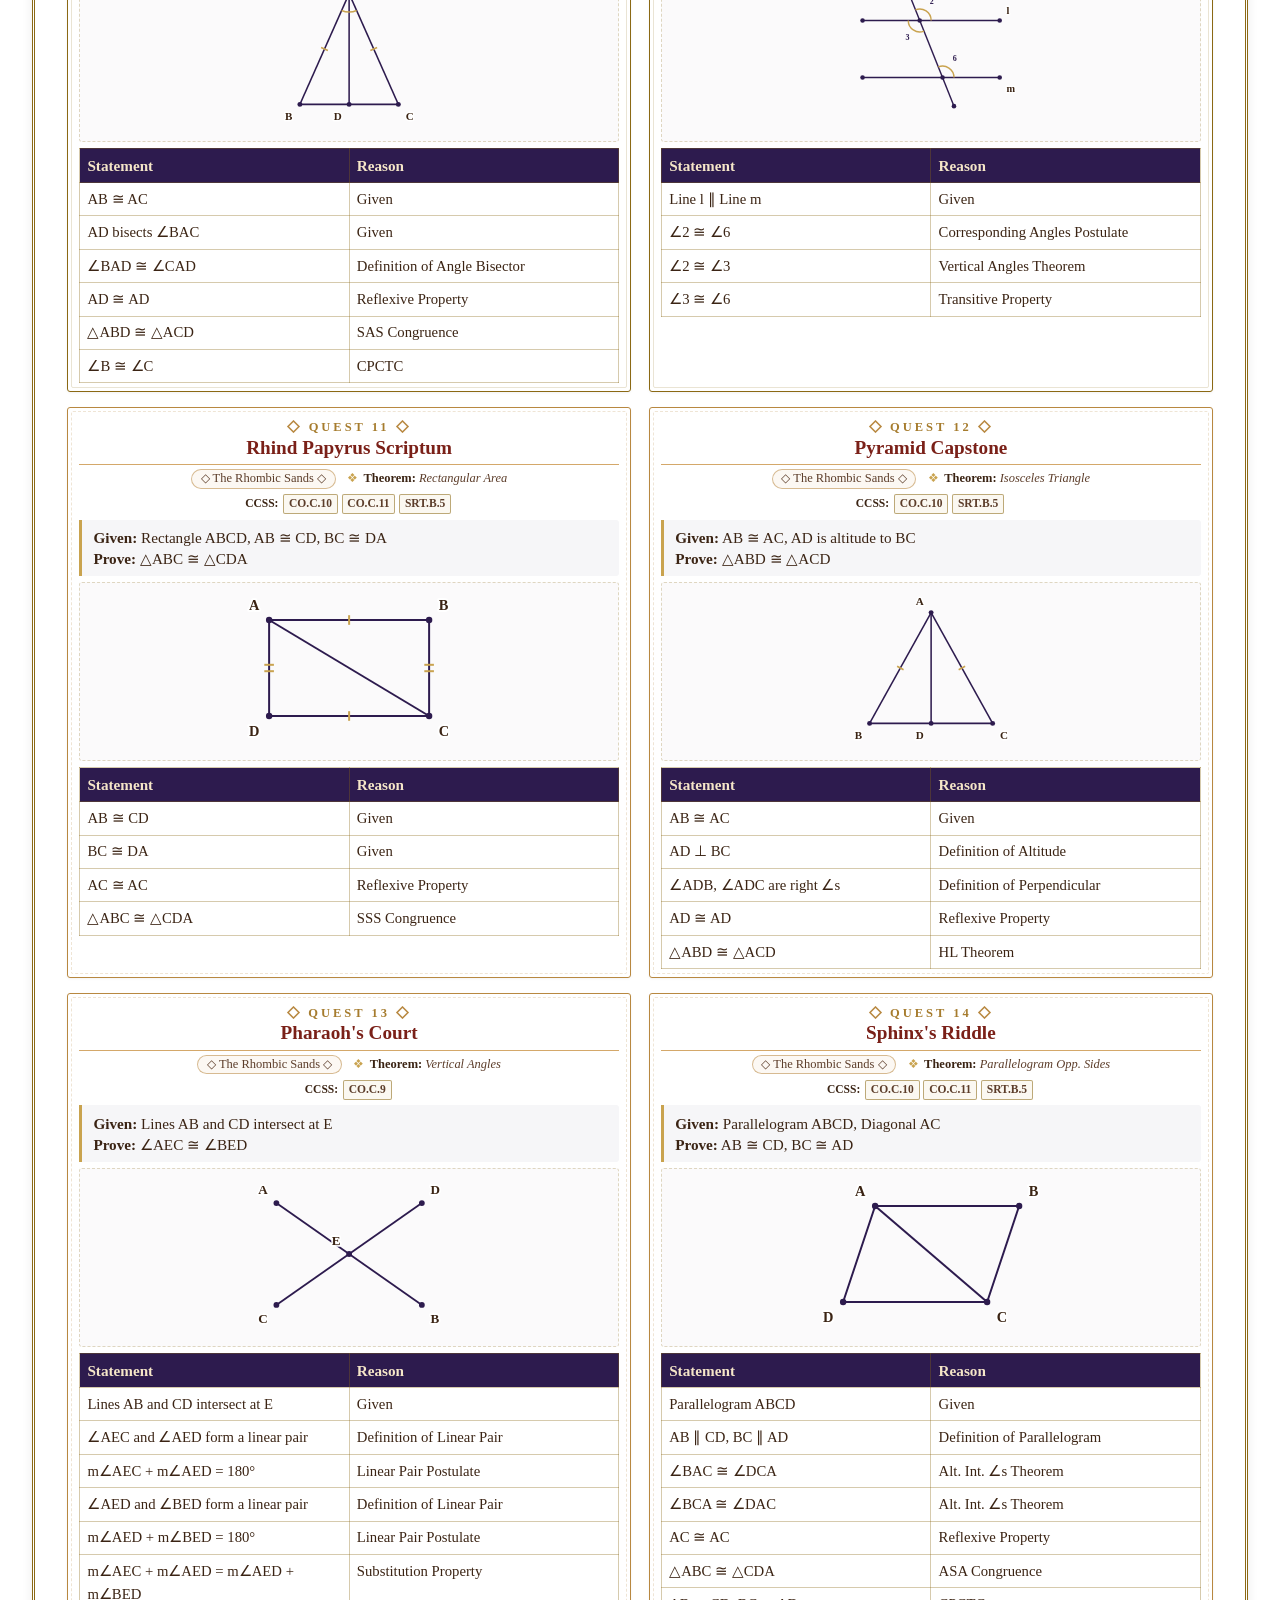
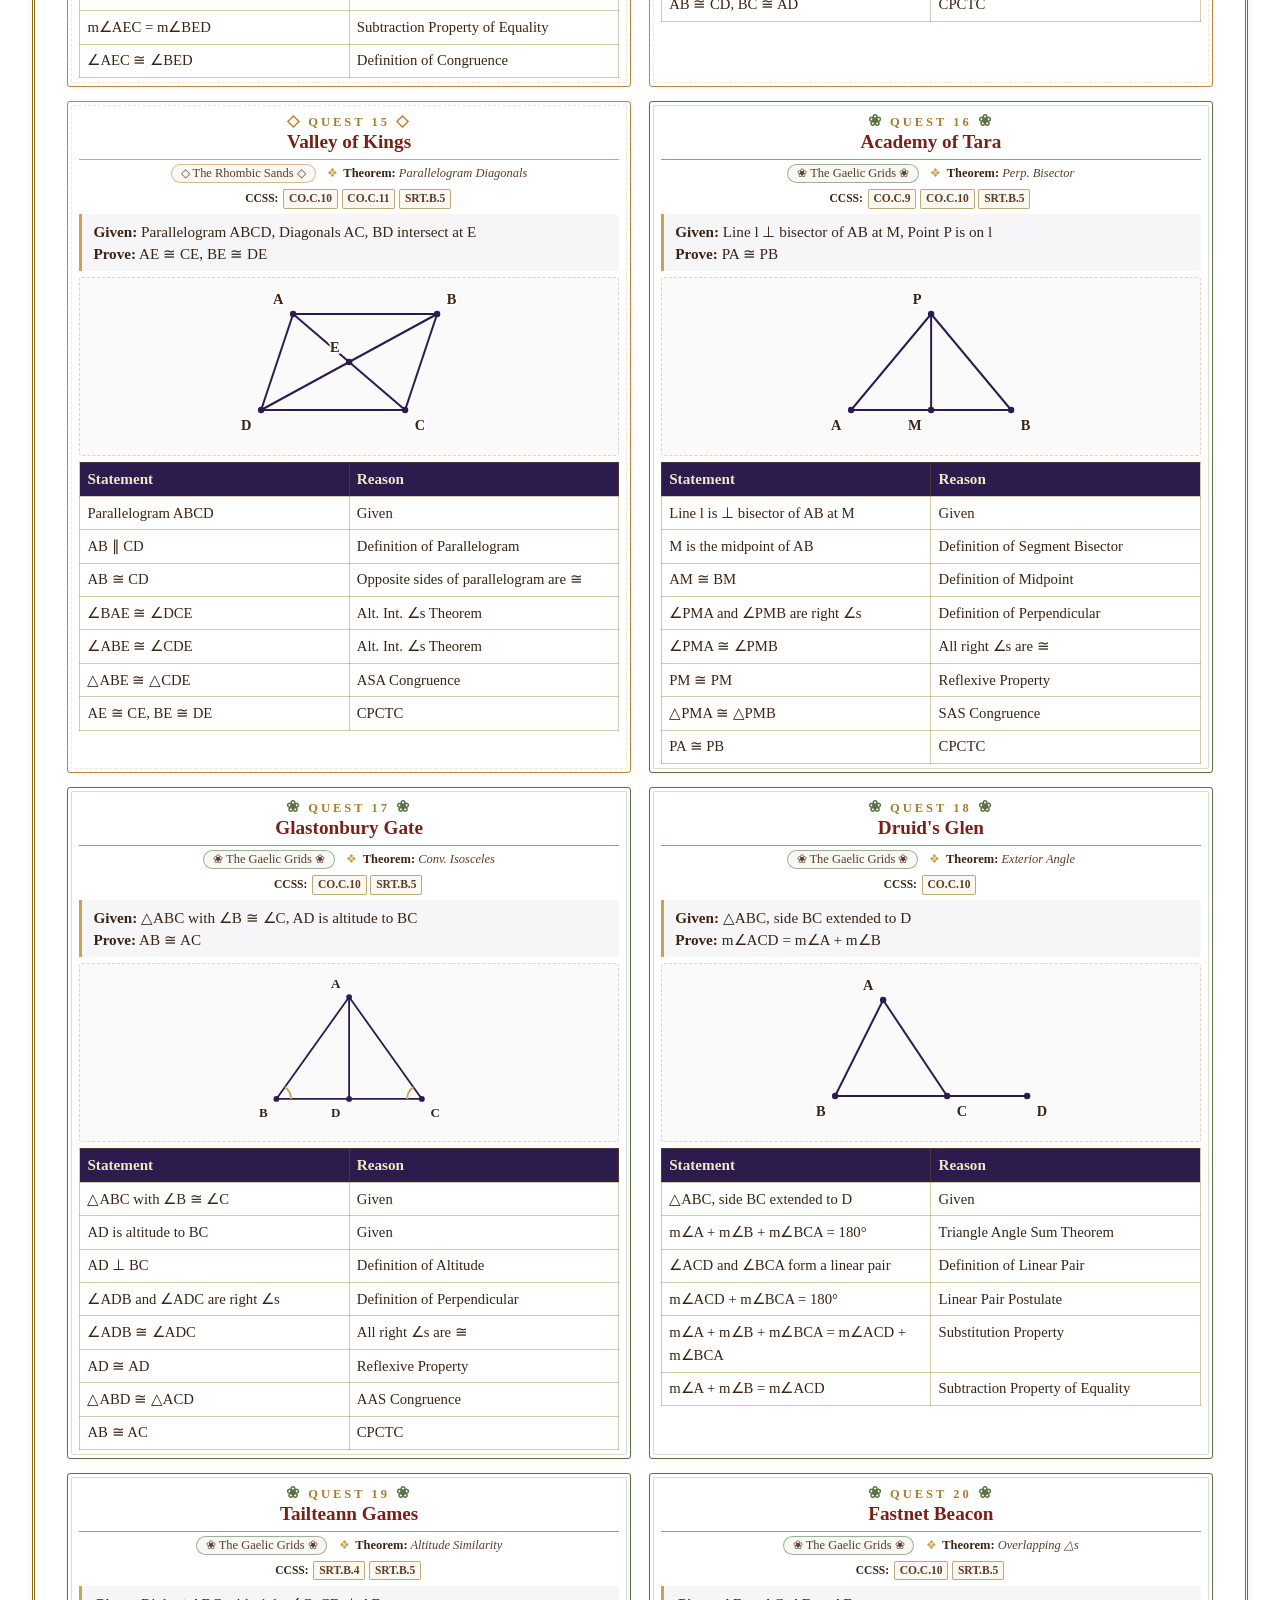
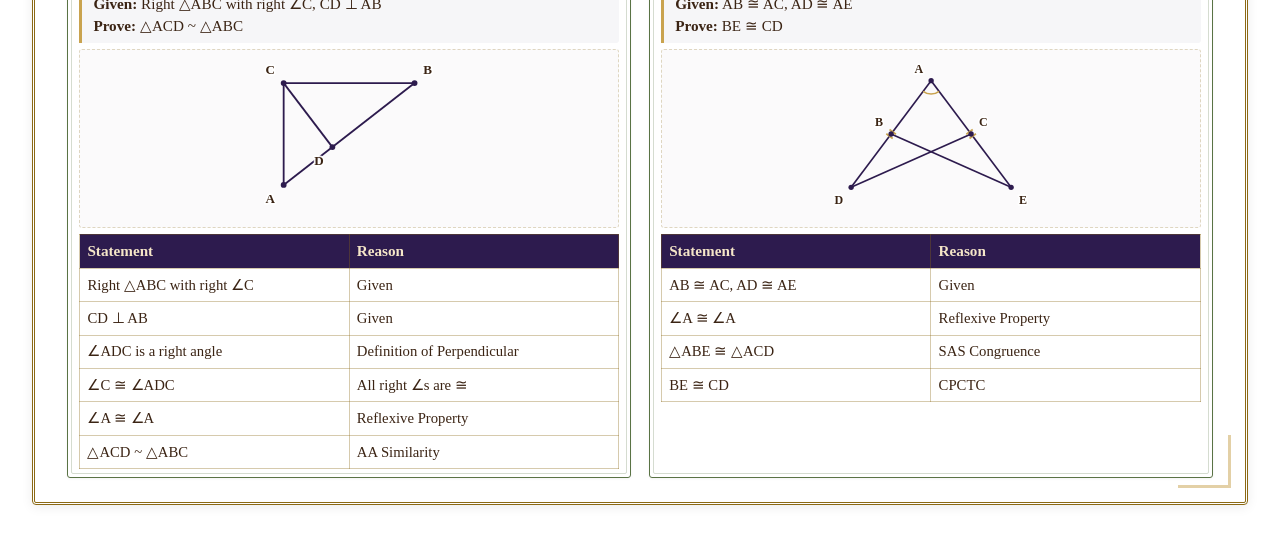
==== commit bc4cf983: "feat: redesign printables with region theming, per-level CCSS, and cleaner givens - Audit levels.jso" ====
--- a/AnswerKey.html
+++ b/AnswerKey.html
@@ -4,313 +4,447 @@
     <meta charset="UTF-8">
     <meta name="viewport" content="width=device-width, initial-scale=1.0">
     <title>The Chronicles of Euclid - Teacher Answer Key</title>
+    <link rel="preconnect" href="https://fonts.googleapis.com">
+    <link href="https://fonts.googleapis.com/css2?family=Cinzel+Decorative:wght@400;700;900&family=MedievalSharp&family=Crimson+Text:ital,wght@0,400;0,600;0,700;1,400&display=swap" rel="stylesheet">
     <style>
         :root {
-            --medieval-gold: #b8860b; 
-            --earthy-brown: #5c4033; 
-            --parchment: #fdfbf7; 
-            --border-color: #8b5a2b;
-            --accent-green: #4a5d23;
-        }
-        
-        @import url('https://fonts.googleapis.com/css2?family=MedievalSharp&family=Alice&display=swap');
-        
+            --deep-plum: #2d1b4e;
+            --royal-gold: #c9a34f;
+            --burnt-gold: #a67c2e;
+            --parchment: #f5e6c8;
+            --parchment-dark: #e8d4a8;
+            --ink-brown: #3b2414;
+            --faded-ink: #5c3d2a;
+            --blood-red: #7a2018;
+            --emerald: #2e5339;
+            --midnight: #1a1028;
+            --border-ornate: #8b6914;
+        }
+
         body {
-            font-family: 'Alice', serif;
-            background-color: #eaddcf; 
-            background-image: radial-gradient(circle at center, #f5ecd8 0%, #eaddcf 100%);
-            color: #2c1e16;
+            font-family: 'Crimson Text', Georgia, serif;
+            background-color: #ffffff;
+            color: var(--ink-brown);
             margin: 0;
             padding: 2rem;
-            line-height: 1.5;
-            font-size: 1.15rem; /* Larger base font size */
-        }
-        
+            line-height: 1.55;
+            font-size: 1.0rem;
+        }
+
         .container {
-            max-width: 1200px; /* Wider to accommodate columns */
+            max-width: 1200px;
             margin: 0 auto;
-            background: var(--parchment);
-            border: 4px double var(--border-color);
-            border-radius: 8px;
-            padding: 3rem 4rem;
-            box-shadow: 0 10px 40px rgba(92, 64, 51, 0.4);
+            background: #ffffff;
+            border: 3px double var(--border-ornate);
+            border-radius: 4px;
+            padding: 1.5rem 2rem;
+            box-shadow: 0 2px 12px rgba(0, 0, 0, 0.08);
             position: relative;
         }
-        
-        .header-banner {
+
+        .container::before,
+        .container::after {
+            content: '';
+            position: absolute;
+            width: 50px;
+            height: 50px;
+            border: 3px solid var(--royal-gold);
+            opacity: 0.5;
+        }
+        .container::before { top: 14px; left: 14px; border-right: none; border-bottom: none; }
+        .container::after { bottom: 14px; right: 14px; border-left: none; border-top: none; }
+
+        h1, h2, h3 {
+            font-family: 'Cinzel Decorative', 'MedievalSharp', cursive;
+            color: var(--deep-plum);
             text-align: center;
-            margin-bottom: 2rem;
-        }
-        
-        .header-banner img {
-            max-width: 100%;
-            height: auto;
-            max-height: 200px;
-            border-radius: 8px;
-            border: 3px solid var(--border-color);
-            box-shadow: 0 5px 15px rgba(0,0,0,0.3);
+        }
+
+        /* Compact header: image + title block in a single row */
+        .compact-header {
+            display: flex;
+            align-items: center;
+            gap: 1.2rem;
+            padding: 0.7rem 1.2rem;
+            border: 2px solid var(--burnt-gold);
+            border-radius: 4px;
+            margin-bottom: 1rem;
+            background: linear-gradient(135deg, rgba(45, 27, 78, 0.05) 0%, rgba(139, 105, 20, 0.05) 100%);
+            position: relative;
+        }
+        .compact-header::before {
+            content: '';
+            position: absolute;
+            inset: 4px;
+            border: 1px solid rgba(139, 105, 20, 0.18);
+            border-radius: 2px;
+            pointer-events: none;
+        }
+        .compact-header .banner-img {
+            width: 110px;
+            height: 75px;
             object-fit: cover;
-        }
-        
-        h1, h2, h3 {
-            font-family: 'MedievalSharp', cursive;
-            color: var(--earthy-brown);
-            text-align: center;
-        }
-        
-        h1 {
-            font-size: 3rem;
+            border: 2px solid var(--royal-gold);
+            border-radius: 3px;
+            flex-shrink: 0;
+            box-shadow: 0 2px 6px rgba(0,0,0,0.2);
+        }
+        .compact-header .title-block { flex: 1; text-align: center; }
+        .compact-header h1 {
+            font-size: 1.55rem;
             text-transform: uppercase;
             letter-spacing: 3px;
-            border-bottom: 2px solid var(--medieval-gold);
-            padding-bottom: 0.5rem;
+            margin: 0;
+            font-weight: 900;
+            text-shadow: 1px 1px 2px rgba(139, 105, 20, 0.2);
+            line-height: 1.1;
+        }
+        .compact-header .subtitle {
+            font-family: 'MedievalSharp', cursive;
+            font-size: 1.0rem;
+            color: var(--blood-red);
+            margin-top: 0.15rem;
+            letter-spacing: 1px;
+        }
+        .compact-header .ornate-mini {
+            color: var(--royal-gold);
+            letter-spacing: 4px;
+            font-size: 0.7rem;
+            margin-top: 0.1rem;
+        }
+
+        h2 {
+            font-family: 'MedievalSharp', cursive;
+            font-size: 1.5rem;
             margin-top: 1rem;
-            margin-bottom: 1.5rem;
-            font-weight: 700;
-        }
-        
-        h2 {
-            font-size: 2.2rem;
-            margin-top: 2rem;
-            margin-bottom: 2rem;
-            border-bottom: 1px dashed var(--border-color);
-            padding-bottom: 0.5rem;
-        }
-        
+            margin-bottom: 0.9rem;
+            color: var(--blood-red);
+            position: relative;
+            padding-bottom: 0.6rem;
+        }
+
+        h2::after {
+            content: '';
+            position: absolute;
+            bottom: 0;
+            left: 25%;
+            width: 50%;
+            height: 2px;
+            background: linear-gradient(90deg, transparent, var(--royal-gold), var(--burnt-gold), var(--royal-gold), transparent);
+        }
+
         .tutorial-box {
-            background: rgba(184, 134, 11, 0.05);
-            border: 2px solid var(--medieval-gold);
-            padding: 2rem;
-            border-radius: 8px;
-            margin-bottom: 3rem;
-            box-shadow: inset 0 0 20px rgba(184, 134, 11, 0.05);
+            background: linear-gradient(135deg, rgba(45, 27, 78, 0.05) 0%, rgba(139, 105, 20, 0.05) 100%);
+            border: 2px solid var(--burnt-gold);
+            padding: 1rem 1.2rem;
+            border-radius: 4px;
+            margin-bottom: 1rem;
             display: flex;
             align-items: center;
-            gap: 2rem;
-        }
-        
-        .tutorial-content {
-            flex: 1;
-        }
-        
-        .tutorial-image {
-            width: 200px;
-            flex-shrink: 0;
-            text-align: center;
-        }
-        
+            gap: 1.2rem;
+            position: relative;
+        }
+
+        .tutorial-box::before {
+            content: '';
+            position: absolute;
+            inset: 4px;
+            border: 1px solid rgba(139, 105, 20, 0.15);
+            border-radius: 2px;
+            pointer-events: none;
+        }
+
+        .tutorial-content { flex: 1; font-size: 0.95rem; }
+        .tutorial-content p { margin: 0.4rem 0; }
+        .tutorial-image { width: 130px; flex-shrink: 0; text-align: center; }
         .tutorial-image img {
             max-width: 100%;
-            border-radius: 50%;
-            border: 3px solid var(--border-color);
-            box-shadow: 0 4px 10px rgba(0,0,0,0.2);
-        }
-        
+            border-radius: 6px;
+            border: 2px solid var(--royal-gold);
+            box-shadow: 0 3px 10px rgba(45, 27, 78, 0.3);
+        }
         .tutorial-box h3 {
-            color: var(--accent-green);
-            margin-top: 0;
+            font-family: 'MedievalSharp', cursive;
+            color: var(--deep-plum);
+            margin: 0 0 0.4rem 0;
             text-align: left;
-            border-bottom: 1px solid rgba(74, 93, 35, 0.3);
-            padding-bottom: 0.5rem;
-            font-size: 1.8rem;
-        }
-        
+            border-bottom: 1px solid rgba(139, 105, 20, 0.3);
+            padding-bottom: 0.3rem;
+            font-size: 1.3rem;
+        }
+
         .standards-box {
-            background: rgba(74, 93, 35, 0.05);
-            border-left: 5px solid var(--accent-green);
+            background: rgba(45, 27, 78, 0.05);
+            border-left: 5px solid var(--royal-gold);
             padding: 1rem 1.5rem;
-            margin: 1.5rem 0;
-            font-size: 1.05rem;
-        }
-        
-        /* Two-column layout for levels to save pages */
+            margin: 1.2rem 0;
+            font-size: 1.0rem;
+        }
+        .standards-box ul { margin: 0.4rem 0 0 0; padding-left: 1.2rem; }
+        .standards-box li { margin-bottom: 0.2rem; }
+
+        /* Row-major grid: levels read top-to-bottom in order: 1,2 / 3,4 / ... */
         .levels-grid {
-            column-count: 2;
-            column-gap: 2rem;
-            margin-top: 2rem;
-        }
-        
+            display: grid;
+            grid-template-columns: repeat(2, 1fr);
+            gap: 0.9rem 1.1rem;
+            margin-top: 1rem;
+        }
+
         .level-card {
-            background: white;
-            border: 2px solid rgba(139, 90, 43, 0.4);
-            padding: 1.5rem;
-            margin-bottom: 2rem;
-            border-radius: 6px;
-            box-shadow: 0 4px 10px rgba(0,0,0,0.05);
-            
-            /* CRITICAL FOR PRINTING: Page Breaks */
+            background: #ffffff;
+            border: 1.5px solid var(--burnt-gold);
+            padding: 0.6rem 0.7rem 0.5rem;
+            border-radius: 3px;
+            box-shadow: 0 1px 3px rgba(0,0,0,0.05);
             break-inside: avoid;
             page-break-inside: avoid;
-            display: inline-block; /* Forces block not to split in columns */
-            width: 100%;
             box-sizing: border-box;
-        }
-        
+            position: relative;
+        }
+        .level-card::before {
+            content: '';
+            position: absolute;
+            inset: 3px;
+            border: 1px solid rgba(139, 105, 20, 0.18);
+            border-radius: 2px;
+            pointer-events: none;
+        }
+
+        /* Region-specific accents (subtle, ink-friendly when printed). */
+        .level-card.region-isocele { border-color: #8b6914; }
+        .level-card.region-isocele .quest-symbol { color: #8b6914; }
+        .level-card.region-isocele .level-header { border-bottom-color: #c9a34f; }
+
+        .level-card.region-rhombic-sands { border-color: #b88840; }
+        .level-card.region-rhombic-sands .quest-symbol { color: #b88840; }
+        .level-card.region-rhombic-sands .level-header { border-bottom-color: #d4a86a; }
+        .level-card.region-rhombic-sands::before { border-style: dashed; border-color: rgba(184, 136, 64, 0.22); }
+
+        .level-card.region-gaelic-grids { border-color: #5a7345; }
+        .level-card.region-gaelic-grids .quest-symbol { color: #5a7345; }
+        .level-card.region-gaelic-grids .level-header { border-bottom-color: #8aa672; }
+        .level-card.region-gaelic-grids::before { border-color: rgba(90, 115, 69, 0.25); }
+
         .level-header {
-            font-size: 1.6rem;
+            font-family: 'MedievalSharp', cursive;
             font-weight: bold;
-            color: var(--earthy-brown);
-            margin-bottom: 0.8rem;
+            color: var(--blood-red);
+            margin-bottom: 0.25rem;
+            text-align: center;
+            border-bottom: 1px solid var(--royal-gold);
+            padding-bottom: 0.35rem;
+            position: relative;
+            line-height: 1.15;
+        }
+        .quest-number {
+            display: block;
+            font-size: 0.78rem;
+            letter-spacing: 3px;
+            color: var(--burnt-gold);
+            margin-bottom: 0.05rem;
+            text-transform: uppercase;
+        }
+        .quest-symbol { font-size: 1rem; margin: 0 0.4rem; }
+        .quest-title { display: block; font-size: 1.2rem; }
+
+        .level-meta {
+            font-size: 0.78rem;
+            text-align: center;
+            color: var(--faded-ink);
+            margin-bottom: 0.35rem;
+            font-style: italic;
+            line-height: 1.25;
+        }
+        .level-meta .region-badge {
+            display: inline-block;
+            border: 1px solid rgba(139, 105, 20, 0.45);
+            border-radius: 10px;
+            padding: 0.05rem 0.55rem;
+            font-style: normal;
             font-family: 'MedievalSharp', cursive;
+            font-size: 0.78rem;
+            background: rgba(201, 163, 79, 0.06);
+            margin-right: 0.35rem;
+        }
+        .level-card.region-rhombic-sands .level-meta .region-badge { border-color: rgba(184, 136, 64, 0.55); background: rgba(212, 168, 106, 0.08); }
+        .level-card.region-gaelic-grids .level-meta .region-badge { border-color: rgba(90, 115, 69, 0.55); background: rgba(138, 166, 114, 0.08); }
+        .level-meta .pip { color: var(--royal-gold); margin: 0 0.35rem; font-style: normal; }
+        .level-meta strong { font-style: normal; color: var(--ink-brown); }
+        .standards-line {
+            font-size: 0.72rem;
             text-align: center;
-            border-bottom: 1px solid rgba(139, 90, 43, 0.2);
-            padding-bottom: 0.5rem;
-        }
-        
+            color: var(--faded-ink);
+            margin-bottom: 0.35rem;
+            font-family: 'Crimson Text', serif;
+        }
+        .standards-line strong { color: var(--ink-brown); }
+        .standards-line .std-tag {
+            display: inline-block;
+            border: 1px solid rgba(139, 105, 20, 0.55);
+            border-radius: 2px;
+            padding: 0 0.3rem;
+            margin: 0 0.12rem;
+            background: rgba(201, 163, 79, 0.08);
+            font-weight: 600;
+        }
+
         .given-prove {
-            margin-bottom: 1rem;
-            padding: 0.8rem 1rem;
-            background: rgba(92, 64, 51, 0.04);
-            border-left: 4px solid var(--medieval-gold);
-            border-radius: 0 4px 4px 0;
-            font-size: 1.1rem;
-        }
-        
+            margin-bottom: 0.35rem;
+            padding: 0.45rem 0.7rem;
+            background: rgba(45, 27, 78, 0.04);
+            border-left: 3px solid var(--royal-gold);
+            border-radius: 0 3px 3px 0;
+            font-size: 0.95rem;
+            line-height: 1.4;
+        }
+
+        .diagram-container {
+            text-align: center;
+            margin-bottom: 0.35rem;
+            background: rgba(45, 27, 78, 0.02);
+            border: 1px dashed rgba(139, 105, 20, 0.25);
+            border-radius: 3px;
+            padding: 0.3rem;
+        }
+
         table {
             width: 100%;
             border-collapse: collapse;
-            font-size: 1.1rem; /* Larger font for table */
-        }
-        
+            font-size: 0.92rem;
+        }
+
         th, td {
-            border: 1px solid rgba(139, 90, 43, 0.3);
-            padding: 0.6rem 0.8rem; /* Condensed padding */
+            border: 1.5px solid rgba(139, 105, 20, 0.35);
+            padding: 0.3rem 0.45rem;
             text-align: left;
             vertical-align: top;
         }
-        
+
         th {
-            background: rgba(184, 134, 11, 0.1);
-            color: var(--earthy-brown);
+            background: var(--deep-plum);
+            color: var(--parchment);
             font-family: 'MedievalSharp', cursive;
             font-weight: bold;
-            font-size: 1.2rem;
-        }
-        
-        /* Print Styles - Ensure perfect printing */
+            font-size: 0.95rem;
+        }
+
         @media print {
-            @page {
-                size: letter;
-                margin: 0.5in;
+            @page { size: letter; margin: 0.45in; }
+            body { background: white !important; padding: 0; margin: 0; font-size: 9.5pt; line-height: 1.35; color: #000 !important; }
+            .container { box-shadow: none; border: none; padding: 0; max-width: 100%; background: white !important; }
+            .container::before, .container::after { display: none; }
+            .compact-header { border: 1px solid #555 !important; background: white !important; padding: 0.35rem 0.6rem; margin-bottom: 0.5rem; gap: 0.6rem; }
+            .compact-header::before { display: none; }
+            .compact-header .banner-img { display: none; }
+            .compact-header h1 { font-size: 13pt; letter-spacing: 1.5px; color: #000 !important; text-shadow: none !important; }
+            .compact-header .subtitle { font-size: 9.5pt; color: #000 !important; }
+            .compact-header .ornate-mini { color: #777 !important; font-size: 6.5pt; letter-spacing: 2px; }
+            h2 { font-size: 11.5pt; margin-top: 0.3rem; margin-bottom: 0.35rem; color: #000 !important; padding-bottom: 0.25rem; }
+            h2::after { background: #000 !important; height: 1px; left: 30%; width: 40%; }
+            .tutorial-box { border: 1px solid #555; background: white !important; break-inside: avoid; page-break-inside: avoid; gap: 0.5rem; padding: 0.5rem 0.7rem; margin-bottom: 0.6rem; }
+            .tutorial-box::before { display: none; }
+            .tutorial-image { width: 80px; }
+            .tutorial-image img { border: 1.5px solid #555 !important; box-shadow: none !important; }
+            .tutorial-box h3 { font-size: 10.5pt; color: #000 !important; padding-bottom: 0.15rem; margin-bottom: 0.25rem; }
+            .tutorial-content { font-size: 8.5pt; }
+            .tutorial-content p { margin: 0.2rem 0; }
+            .standards-box { background: white !important; border-left: 2px solid #000; padding: 0.35rem 0.6rem; margin: 0.4rem 0; font-size: 8.5pt; }
+            .standards-box ul { padding-left: 1rem; }
+            .levels-grid { display: grid !important; grid-template-columns: repeat(2, 1fr) !important; column-gap: 0.5rem; row-gap: 0.4rem; margin-top: 0.4rem; }
+            .level-card {
+                break-inside: avoid; page-break-inside: avoid;
+                border: 1px solid #555 !important;
+                box-shadow: none !important;
+                padding: 0.3rem 0.35rem 0.25rem;
+                background: white !important;
             }
-            body {
-                background: white !important;
-                padding: 0;
-                margin: 0;
-                font-size: 12pt; /* Point sizes work better for print */
-            }
-            .container {
-                box-shadow: none;
-                border: none;
-                padding: 0;
-                max-width: 100%;
-            }
-            .header-banner {
-                display: none; /* Save ink */
-            }
-            h1 {
-                font-size: 24pt;
-                margin-top: 0;
-            }
-            .tutorial-box {
-                border: 2px solid #ccc;
-                background: #fafafa !important;
-                break-inside: avoid;
-                gap: 1rem;
-            }
-            .levels-grid {
-                column-count: 2;
-                column-gap: 1.5rem;
-            }
-            .level-card {
-                break-inside: avoid;
-                page-break-inside: avoid;
-                border: 1px solid #ccc;
-                box-shadow: none;
-                margin-bottom: 15px;
-                padding: 1rem;
-            }
-            table {
-                font-size: 11pt;
-            }
-            th, td {
-                padding: 0.4rem;
-            }
-            th {
-                background: #f0f0f0 !important;
-            }
-            .given-prove {
-                background: #f9f9f9 !important;
-                border-left: 3px solid #666;
-            }
-            /* Force page break before H2s if needed */
-            h2.print-break-before {
-                page-break-before: always;
-                break-before: page;
-            }
-        }
-        
-        /* Mobile fallback for grid */
+            .level-card::before { border: 1px solid #aaa !important; inset: 2px; }
+            /* Region styles in print: use border style only (ink-friendly). */
+            .level-card.region-isocele { border-color: #555 !important; }
+            .level-card.region-rhombic-sands { border: 1px dashed #555 !important; }
+            .level-card.region-rhombic-sands::before { border: 1px dashed #aaa !important; }
+            .level-card.region-gaelic-grids { border: 1.5px double #555 !important; }
+            .level-card.region-gaelic-grids::before { border: 1px solid #aaa !important; }
+            .level-header { color: #000 !important; padding-bottom: 0.2rem; margin-bottom: 0.2rem; border-bottom: 1px solid #777 !important; }
+            .quest-number { color: #555 !important; font-size: 7.5pt; letter-spacing: 2.5px; }
+            .quest-symbol { color: #555 !important; font-size: 9pt; }
+            .quest-title { font-size: 10.5pt; }
+            .level-meta { color: #333 !important; font-size: 7.2pt; margin-bottom: 0.2rem; }
+            .level-meta .region-badge { background: white !important; border: 1px solid #888 !important; padding: 0.02rem 0.4rem; }
+            .level-meta .pip { color: #888 !important; }
+            .standards-line { color: #333 !important; font-size: 6.8pt; margin-bottom: 0.2rem; }
+            .standards-line .std-tag { background: white !important; border-color: #888 !important; }
+            .given-prove { background: white !important; border-left: 2px solid #555 !important; padding: 0.2rem 0.4rem; margin-bottom: 0.25rem; font-size: 8.4pt; line-height: 1.3; }
+            .diagram-container { border: 1px solid #bbb !important; background: white !important; padding: 0.15rem; margin-bottom: 0.25rem; }
+            .diagram-container svg { max-height: 105px !important; margin-bottom: -3px; }
+            table { font-size: 8pt; }
+            th, td { padding: 0.18rem 0.3rem; border: 1px solid #777 !important; }
+            th { background: #f0f0f0 !important; color: #000 !important; font-size: 8pt; padding-top: 0.15rem; padding-bottom: 0.15rem; -webkit-print-color-adjust: exact; print-color-adjust: exact; }
+            h2.print-break-before { page-break-before: always; break-before: page; }
+        }
         @media (max-width: 800px) {
-            .levels-grid {
-                column-count: 1;
-            }
-            .tutorial-box {
-                flex-direction: column;
-            }
+            .levels-grid { grid-template-columns: 1fr; }
+            .compact-header { flex-direction: column; }
+            .tutorial-box { flex-direction: column; }
+            .container { padding: 0.8rem; }
         }
     </style>
 </head>
 <body>
 
 <div class="container">
-    <div class="header-banner">
-        <img src="Images/CastleTitle.jpg" alt="The Chronicles of Euclid Castle">
+    <div class="compact-header">
+        <img class="banner-img" src="Images/CastleTitle.jpg" alt="The Chronicles of Euclid Castle">
+        <div class="title-block">
+            <h1>The Chronicles of Euclid</h1>
+            <div class="subtitle">&#9876; Teacher Answer Key &#9876;</div>
+            <div class="ornate-mini">&#10086; &#10070; &#10086; &#10070; &#10086;</div>
+        </div>
     </div>
-    
-    <h1>The Chronicles of Euclid</h1>
-    <h2>Teacher Answer Key & Guide</h2>
-    
+
     <div class="tutorial-box">
         <div class="tutorial-image">
             <img src="Images/SageCharacter.png" alt="The Royal Sage">
-            <div style="font-family: 'MedievalSharp', cursive; margin-top: 0.5rem; font-weight: bold; color: var(--earthy-brown);">The Royal Sage</div>
+            <div style="font-family: 'MedievalSharp', cursive; margin-top: 0.3rem; font-weight: bold; color: var(--deep-plum); font-size: 0.95rem;">&#10070; The Royal Sage &#10070;</div>
         </div>
         <div class="tutorial-content">
-            <h3>Classroom Walkthrough & Tutorial</h3>
-            <p>Welcome to <strong>The Chronicles of Euclid</strong>! This interactive Geometry Proof Quest is designed to help students master geometric proofs through an engaging, medieval narrative. Students act as the Royal Heir to the Kingdom of Euclid. The kingdom is suffering from "Logical Decay." To rebuild infrastructure, students must complete two-column proofs.</p>
-            
+            <h3>Classroom Walkthrough &amp; Tutorial</h3>
+            <p>Welcome to <strong>The Chronicles of Euclid</strong>! This interactive Geometry Proof Quest helps students master geometric proofs through an engaging, medieval narrative. Students act as the Royal Heir to the Kingdom of Euclid &mdash; a realm afflicted by "Logical Decay." To rebuild bridges, castles, and farmlands, students must complete two-column proofs.</p>
+            <p style="margin-bottom: 0.4rem;"><strong>Realm crests:</strong> <strong>&#9884; Isocele</strong> (Levels 1&ndash;10) &middot; <strong>&#9671; Rhombic Sands</strong> (11&ndash;15) &middot; <strong>&#10048; Gaelic Grids</strong> (16&ndash;20).</p>
+
             <div class="standards-box">
-                <strong>Common Core State Standards (CCSS) Aligned:</strong>
-                <ul style="margin-top: 0.5rem; margin-bottom: 0;">
-                    <li><strong>HSG.CO.C.9:</strong> Prove theorems about lines and angles.</li>
-                    <li><strong>HSG.CO.C.10:</strong> Prove theorems about triangles.</li>
-                    <li><strong>HSG.SRT.B.4:</strong> Prove theorems about similarity.</li>
-                    <li><strong>HSG.SRT.B.5:</strong> Use congruence and similarity criteria for triangles.</li>
+                <strong>&#10070; Common Core State Standards (CCSS) Aligned &#10070;</strong>
+                <ul>
+                    <li><strong>HSG.CO.C.9:</strong> Prove theorems about lines and angles. <em>(Levels 4, 10, 13, 16)</em></li>
+                    <li><strong>HSG.CO.C.10:</strong> Prove theorems about triangles. <em>(Levels 1&ndash;9, 11&ndash;12, 14&ndash;18, 20)</em></li>
+                    <li><strong>HSG.CO.C.11:</strong> Prove theorems about parallelograms. <em>(Levels 11, 14, 15)</em></li>
+                    <li><strong>HSG.SRT.B.4:</strong> Prove theorems about similarity. <em>(Level 19)</em></li>
+                    <li><strong>HSG.SRT.B.5:</strong> Use congruence and similarity criteria for triangles. <em>(Levels 1&ndash;8, 11&ndash;12, 14&ndash;17, 19, 20)</em></li>
                 </ul>
             </div>
-            
-            <p><strong>Gameplay Loop & Mechanics:</strong></p>
-            <ol>
-                <li>Students select a region and choose a node on the map to restore.</li>
-                <li>They read a short scenario and make a leadership choice.</li>
-                <li>They enter the <strong>Proof Table</strong> to complete the geometric proof.</li>
-                <li><strong>Hint System:</strong> If students get stuck, they can click "Seek Wisdom" for a helpful nudge.</li>
-            </ol>
-            
-            <p style="margin-bottom: 0;"><strong>Premium Access:</strong> The first 5 levels are free. To unlock the remaining 15 levels, provide students with the password: <strong style="font-size:1.3rem; color:#3b1d00;">MathI5Fun</strong>. <em>(Please do not distribute this password outside of your own classroom!)</em></p>
+
+            <p style="margin-bottom: 0;"><strong>Premium Access:</strong> The first 5 levels are free. To unlock the remaining 15 levels, provide students with the password: <strong style="font-size:1.2rem; color:var(--blood-red);">MathI5Fun</strong>.</p>
         </div>
     </div>
 
-    <h2 class="print-break-before">Complete Proof Answer Key</h2>
-    
+    <h2 class="print-break-before">&#9874; Complete Proof Answer Key &#9874;</h2>
+
     <div class="levels-grid">
 
-        <div class="level-card">
-            <div class="level-header">Level 1: Moat Bridge</div>
+        <div class="level-card region-isocele">
+            <div class="level-header">
+                <span class="quest-number"><span class="quest-symbol">&#9884;</span>Quest&nbsp;1<span class="quest-symbol">&#9884;</span></span>
+                <span class="quest-title">Moat Bridge</span>
+            </div>
+            <div class="level-meta"><span class="region-badge">&#9884;&nbsp;Isocele&nbsp;&#9884;</span><span class="pip">&#10070;</span><strong>Theorem:</strong>&nbsp;SSS</div>
+            <div class="standards-line"><strong>CCSS:</strong> <span class="std-tag">CO.C.10</span><span class="std-tag">SRT.B.5</span></div>
             <div class="given-prove">
-                <strong>Given:</strong> AD ≅ CD, AB ≅ CB, BD shared<br>
+                <strong>Given:</strong> AD ≅ CD, AB ≅ CB<br>
                 <strong>Prove:</strong> △ABD ≅ △CBD
+            </div>
+            <div class="diagram-container">
+                <svg id="diagram-1" width="320" height="260" style="max-width: 100%;"></svg>
             </div>
             <table>
                 <thead>
@@ -345,11 +479,99 @@
             </table>
         </div>
 
-        <div class="level-card">
-            <div class="level-header">Level 2: Market Stalls</div>
+        <script>
+            window.diagramsData = window.diagramsData || {};
+            window.diagramsData[1] = {
+      "points": [
+        {
+          "id": "A",
+          "x": 40,
+          "y": 230,
+          "label": "A"
+        },
+        {
+          "id": "B",
+          "x": 160,
+          "y": 30,
+          "label": "B"
+        },
+        {
+          "id": "C",
+          "x": 280,
+          "y": 230,
+          "label": "C"
+        },
+        {
+          "id": "D",
+          "x": 160,
+          "y": 230,
+          "label": "D"
+        }
+      ],
+      "lines": [
+        {
+          "id": "AB",
+          "from": "A",
+          "to": "B"
+        },
+        {
+          "id": "CB",
+          "from": "C",
+          "to": "B"
+        },
+        {
+          "id": "AD",
+          "from": "A",
+          "to": "D"
+        },
+        {
+          "id": "CD",
+          "from": "C",
+          "to": "D"
+        },
+        {
+          "id": "BD",
+          "from": "B",
+          "to": "D"
+        }
+      ],
+      "givenMarks": {
+        "ticks": [
+          {
+            "line": "AB",
+            "count": 1
+          },
+          {
+            "line": "CB",
+            "count": 1
+          },
+          {
+            "line": "AD",
+            "count": 2
+          },
+          {
+            "line": "CD",
+            "count": 2
+          }
+        ],
+        "arcs": []
+      }
+    };
+        </script>
+
+        <div class="level-card region-isocele">
+            <div class="level-header">
+                <span class="quest-number"><span class="quest-symbol">&#9884;</span>Quest&nbsp;2<span class="quest-symbol">&#9884;</span></span>
+                <span class="quest-title">Market Stalls</span>
+            </div>
+            <div class="level-meta"><span class="region-badge">&#9884;&nbsp;Isocele&nbsp;&#9884;</span><span class="pip">&#10070;</span><strong>Theorem:</strong>&nbsp;SAS</div>
+            <div class="standards-line"><strong>CCSS:</strong> <span class="std-tag">CO.C.10</span><span class="std-tag">SRT.B.5</span></div>
             <div class="given-prove">
-                <strong>Given:</strong> AB ≅ AD, ∠1 ≅ ∠2, AC shared<br>
+                <strong>Given:</strong> AB ≅ AD, ∠1 ≅ ∠2<br>
                 <strong>Prove:</strong> △ABC ≅ △ADC
+            </div>
+            <div class="diagram-container">
+                <svg id="diagram-2" width="320" height="260" style="max-width: 100%;"></svg>
             </div>
             <table>
                 <thead>
@@ -384,12 +606,109 @@
             </table>
         </div>
 
-        <div class="level-card">
-            <div class="level-header">Level 3: Sentry Wall</div>
+        <script>
+            window.diagramsData = window.diagramsData || {};
+            window.diagramsData[2] = {
+      "points": [
+        {
+          "id": "A",
+          "x": 160,
+          "y": 50,
+          "label": "A"
+        },
+        {
+          "id": "B",
+          "x": 60,
+          "y": 150,
+          "label": "B"
+        },
+        {
+          "id": "C",
+          "x": 160,
+          "y": 230,
+          "label": "C"
+        },
+        {
+          "id": "D",
+          "x": 260,
+          "y": 150,
+          "label": "D"
+        }
+      ],
+      "lines": [
+        {
+          "id": "AB",
+          "from": "A",
+          "to": "B"
+        },
+        {
+          "id": "AD",
+          "from": "A",
+          "to": "D"
+        },
+        {
+          "id": "BC",
+          "from": "B",
+          "to": "C"
+        },
+        {
+          "id": "DC",
+          "from": "D",
+          "to": "C"
+        },
+        {
+          "id": "AC",
+          "from": "A",
+          "to": "C"
+        }
+      ],
+      "givenMarks": {
+        "ticks": [
+          {
+            "line": "AB",
+            "count": 1
+          },
+          {
+            "line": "AD",
+            "count": 1
+          }
+        ],
+        "arcs": [
+          {
+            "vertex": "A",
+            "rays": [
+              "B",
+              "C"
+            ],
+            "count": 1
+          },
+          {
+            "vertex": "A",
+            "rays": [
+              "D",
+              "C"
+            ],
+            "count": 1
+          }
+        ]
+      }
+    };
+        </script>
+
+        <div class="level-card region-isocele">
+            <div class="level-header">
+                <span class="quest-number"><span class="quest-symbol">&#9884;</span>Quest&nbsp;3<span class="quest-symbol">&#9884;</span></span>
+                <span class="quest-title">Sentry Wall</span>
+            </div>
+            <div class="level-meta"><span class="region-badge">&#9884;&nbsp;Isocele&nbsp;&#9884;</span><span class="pip">&#10070;</span><strong>Theorem:</strong>&nbsp;Reflexive Property</div>
+            <div class="standards-line"><strong>CCSS:</strong> <span class="std-tag">CO.C.10</span><span class="std-tag">SRT.B.5</span></div>
             <div class="given-prove">
                 <strong>Given:</strong> AB ≅ CB, BD bisects AC<br>
                 <strong>Prove:</strong> △ABD ≅ △CBD
             </div>
+            <div class="diagram-container">
+                <svg id="diagram-3" width="320" height="260" style="max-width: 100%;"></svg>
+            </div>
             <table>
                 <thead>
                     <tr>
@@ -428,12 +747,100 @@
             </table>
         </div>
 
-        <div class="level-card">
-            <div class="level-header">Level 4: Blacksmith Tongs</div>
+        <script>
+            window.diagramsData = window.diagramsData || {};
+            window.diagramsData[3] = {
+      "points": [
+        {
+          "id": "A",
+          "x": 80,
+          "y": 50,
+          "label": "A"
+        },
+        {
+          "id": "D",
+          "x": 160,
+          "y": 50,
+          "label": "D"
+        },
+        {
+          "id": "C",
+          "x": 240,
+          "y": 50,
+          "label": "C"
+        },
+        {
+          "id": "B",
+          "x": 160,
+          "y": 220,
+          "label": "B"
+        }
+      ],
+      "lines": [
+        {
+          "id": "AD",
+          "from": "A",
+          "to": "D"
+        },
+        {
+          "id": "DC",
+          "from": "D",
+          "to": "C"
+        },
+        {
+          "id": "AB",
+          "from": "A",
+          "to": "B"
+        },
+        {
+          "id": "CB",
+          "from": "C",
+          "to": "B"
+        },
+        {
+          "id": "DB",
+          "from": "D",
+          "to": "B"
+        }
+      ],
+      "givenMarks": {
+        "ticks": [
+          {
+            "line": "AB",
+            "count": 2
+          },
+          {
+            "line": "CB",
+            "count": 2
+          },
+          {
+            "line": "AD",
+            "count": 1
+          },
+          {
+            "line": "DC",
+            "count": 1
+          }
+        ],
+        "arcs": []
+      }
+    };
+        </script>
+
+        <div class="level-card region-isocele">
+            <div class="level-header">
+                <span class="quest-number"><span class="quest-symbol">&#9884;</span>Quest&nbsp;4<span class="quest-symbol">&#9884;</span></span>
+                <span class="quest-title">Blacksmith Tongs</span>
+            </div>
+            <div class="level-meta"><span class="region-badge">&#9884;&nbsp;Isocele&nbsp;&#9884;</span><span class="pip">&#10070;</span><strong>Theorem:</strong>&nbsp;Vertical Angles</div>
+            <div class="standards-line"><strong>CCSS:</strong> <span class="std-tag">CO.C.9</span><span class="std-tag">CO.C.10</span><span class="std-tag">SRT.B.5</span></div>
             <div class="given-prove">
                 <strong>Given:</strong> Lines AE and BD intersect at C, AC ≅ CE, BC ≅ CD<br>
                 <strong>Prove:</strong> △ABC ≅ △EDC
             </div>
+            <div class="diagram-container">
+                <svg id="diagram-4" width="320" height="260" style="max-width: 100%;"></svg>
+            </div>
             <table>
                 <thead>
                     <tr>
@@ -467,12 +874,101 @@
             </table>
         </div>
 
-        <div class="level-card">
-            <div class="level-header">Level 5: Fishing Docks</div>
+        <script>
+            window.diagramsData = window.diagramsData || {};
+            window.diagramsData[4] = {
+      "points": [
+        {
+          "id": "A",
+          "x": 60,
+          "y": 60,
+          "label": "A"
+        },
+        {
+          "id": "B",
+          "x": 260,
+          "y": 60,
+          "label": "B"
+        },
+        {
+          "id": "C",
+          "x": 160,
+          "y": 140,
+          "label": "C"
+        },
+        {
+          "id": "D",
+          "x": 60,
+          "y": 220,
+          "label": "D"
+        },
+        {
+          "id": "E",
+          "x": 260,
+          "y": 220,
+          "label": "E"
+        }
+      ],
+      "lines": [
+        {
+          "id": "AE",
+          "from": "A",
+          "to": "E"
+        },
+        {
+          "id": "BD",
+          "from": "B",
+          "to": "D"
+        },
+        {
+          "id": "AB",
+          "from": "A",
+          "to": "B"
+        },
+        {
+          "id": "DE",
+          "from": "D",
+          "to": "E"
+        }
+      ],
+      "givenMarks": {
+        "ticks": [
+          {
+            "line": "AC",
+            "count": 1
+          },
+          {
+            "line": "CE",
+            "count": 1
+          },
+          {
+            "line": "BC",
+            "count": 2
+          },
+          {
+            "line": "CD",
+            "count": 2
+          }
+        ],
+        "arcs": []
+      }
+    };
+        </script>
+
+        <div class="level-card region-isocele">
+            <div class="level-header">
+                <span class="quest-number"><span class="quest-symbol">&#9884;</span>Quest&nbsp;5<span class="quest-symbol">&#9884;</span></span>
+                <span class="quest-title">Fishing Docks</span>
+            </div>
+            <div class="level-meta"><span class="region-badge">&#9884;&nbsp;Isocele&nbsp;&#9884;</span><span class="pip">&#10070;</span><strong>Theorem:</strong>&nbsp;ASA</div>
+            <div class="standards-line"><strong>CCSS:</strong> <span class="std-tag">CO.C.10</span><span class="std-tag">SRT.B.5</span></div>
             <div class="given-prove">
                 <strong>Given:</strong> ∠A ≅ ∠D, AC ≅ DF, ∠C ≅ ∠F<br>
                 <strong>Prove:</strong> △ABC ≅ △DEF
             </div>
+            <div class="diagram-container">
+                <svg id="diagram-5" width="320" height="260" style="max-width: 100%;"></svg>
+            </div>
             <table>
                 <thead>
                     <tr>
@@ -506,12 +1002,142 @@
             </table>
         </div>
 
-        <div class="level-card">
-            <div class="level-header">Level 6: Stable Rafters</div>
+        <script>
+            window.diagramsData = window.diagramsData || {};
+            window.diagramsData[5] = {
+      "points": [
+        {
+          "id": "A",
+          "x": 40,
+          "y": 100,
+          "label": "A"
+        },
+        {
+          "id": "B",
+          "x": 100,
+          "y": 40,
+          "label": "B"
+        },
+        {
+          "id": "C",
+          "x": 140,
+          "y": 100,
+          "label": "C"
+        },
+        {
+          "id": "D",
+          "x": 180,
+          "y": 100,
+          "label": "D"
+        },
+        {
+          "id": "E",
+          "x": 240,
+          "y": 40,
+          "label": "E"
+        },
+        {
+          "id": "F",
+          "x": 280,
+          "y": 100,
+          "label": "F"
+        }
+      ],
+      "lines": [
+        {
+          "id": "AB",
+          "from": "A",
+          "to": "B"
+        },
+        {
+          "id": "BC",
+          "from": "B",
+          "to": "C"
+        },
+        {
+          "id": "AC",
+          "from": "A",
+          "to": "C"
+        },
+        {
+          "id": "DE",
+          "from": "D",
+          "to": "E"
+        },
+        {
+          "id": "EF",
+          "from": "E",
+          "to": "F"
+        },
+        {
+          "id": "DF",
+          "from": "D",
+          "to": "F"
+        }
+      ],
+      "givenMarks": {
+        "ticks": [
+          {
+            "line": "AC",
+            "count": 1
+          },
+          {
+            "line": "DF",
+            "count": 1
+          }
+        ],
+        "arcs": [
+          {
+            "vertex": "A",
+            "rays": [
+              "B",
+              "C"
+            ],
+            "count": 1
+          },
+          {
+            "vertex": "D",
+            "rays": [
+              "E",
+              "F"
+            ],
+            "count": 1
+          },
+          {
+            "vertex": "C",
+            "rays": [
+              "A",
+              "B"
+            ],
+            "count": 2
+          },
+          {
+            "vertex": "F",
+            "rays": [
+              "D",
+              "E"
+            ],
+            "count": 2
+          }
+        ]
+      }
+    };
+        </script>
+
+        <div class="level-card region-isocele">
+            <div class="level-header">
+                <span class="quest-number"><span class="quest-symbol">&#9884;</span>Quest&nbsp;6<span class="quest-symbol">&#9884;</span></span>
+                <span class="quest-title">Stable Rafters</span>
+            </div>
+            <div class="level-meta"><span class="region-badge">&#9884;&nbsp;Isocele&nbsp;&#9884;</span><span class="pip">&#10070;</span><strong>Theorem:</strong>&nbsp;AAS</div>
+            <div class="standards-line"><strong>CCSS:</strong> <span class="std-tag">CO.C.10</span><span class="std-tag">SRT.B.5</span></div>
             <div class="given-prove">
                 <strong>Given:</strong> ∠A ≅ ∠D, ∠B ≅ ∠E, BC ≅ EF<br>
                 <strong>Prove:</strong> △ABC ≅ △DEF
             </div>
+            <div class="diagram-container">
+                <svg id="diagram-6" width="320" height="260" style="max-width: 100%;"></svg>
+            </div>
             <table>
                 <thead>
                     <tr>
@@ -545,12 +1171,142 @@
             </table>
         </div>
 
-        <div class="level-card">
-            <div class="level-header">Level 7: Palace Vault</div>
+        <script>
+            window.diagramsData = window.diagramsData || {};
+            window.diagramsData[6] = {
+      "points": [
+        {
+          "id": "A",
+          "x": 40,
+          "y": 60,
+          "label": "A"
+        },
+        {
+          "id": "B",
+          "x": 120,
+          "y": 60,
+          "label": "B"
+        },
+        {
+          "id": "C",
+          "x": 40,
+          "y": 140,
+          "label": "C"
+        },
+        {
+          "id": "D",
+          "x": 180,
+          "y": 60,
+          "label": "D"
+        },
+        {
+          "id": "E",
+          "x": 260,
+          "y": 60,
+          "label": "E"
+        },
+        {
+          "id": "F",
+          "x": 180,
+          "y": 140,
+          "label": "F"
+        }
+      ],
+      "lines": [
+        {
+          "id": "AB",
+          "from": "A",
+          "to": "B"
+        },
+        {
+          "id": "BC",
+          "from": "B",
+          "to": "C"
+        },
+        {
+          "id": "AC",
+          "from": "A",
+          "to": "C"
+        },
+        {
+          "id": "DE",
+          "from": "D",
+          "to": "E"
+        },
+        {
+          "id": "EF",
+          "from": "E",
+          "to": "F"
+        },
+        {
+          "id": "DF",
+          "from": "D",
+          "to": "F"
+        }
+      ],
+      "givenMarks": {
+        "ticks": [
+          {
+            "line": "BC",
+            "count": 1
+          },
+          {
+            "line": "EF",
+            "count": 1
+          }
+        ],
+        "arcs": [
+          {
+            "vertex": "A",
+            "rays": [
+              "B",
+              "C"
+            ],
+            "count": 1
+          },
+          {
+            "vertex": "D",
+            "rays": [
+              "E",
+              "F"
+            ],
+            "count": 1
+          },
+          {
+            "vertex": "B",
+            "rays": [
+              "A",
+              "C"
+            ],
+            "count": 2
+          },
+          {
+            "vertex": "E",
+            "rays": [
+              "D",
+              "F"
+            ],
+            "count": 2
+          }
+        ]
+      }
+    };
+        </script>
+
+        <div class="level-card region-isocele">
+            <div class="level-header">
+                <span class="quest-number"><span class="quest-symbol">&#9884;</span>Quest&nbsp;7<span class="quest-symbol">&#9884;</span></span>
+                <span class="quest-title">Palace Vault</span>
+            </div>
+            <div class="level-meta"><span class="region-badge">&#9884;&nbsp;Isocele&nbsp;&#9884;</span><span class="pip">&#10070;</span><strong>Theorem:</strong>&nbsp;CPCTC</div>
+            <div class="standards-line"><strong>CCSS:</strong> <span class="std-tag">CO.C.10</span><span class="std-tag">SRT.B.5</span></div>
             <div class="given-prove">
                 <strong>Given:</strong> AB ≅ AD, BC ≅ DC<br>
                 <strong>Prove:</strong> ∠B ≅ ∠D
             </div>
+            <div class="diagram-container">
+                <svg id="diagram-7" width="320" height="260" style="max-width: 100%;"></svg>
+            </div>
             <table>
                 <thead>
                     <tr>
@@ -589,12 +1345,100 @@
             </table>
         </div>
 
-        <div class="level-card">
-            <div class="level-header">Level 8: Grand Portcullis</div>
+        <script>
+            window.diagramsData = window.diagramsData || {};
+            window.diagramsData[7] = {
+      "points": [
+        {
+          "id": "A",
+          "x": 160,
+          "y": 40,
+          "label": "A"
+        },
+        {
+          "id": "B",
+          "x": 80,
+          "y": 130,
+          "label": "B"
+        },
+        {
+          "id": "C",
+          "x": 160,
+          "y": 220,
+          "label": "C"
+        },
+        {
+          "id": "D",
+          "x": 240,
+          "y": 130,
+          "label": "D"
+        }
+      ],
+      "lines": [
+        {
+          "id": "AB",
+          "from": "A",
+          "to": "B"
+        },
+        {
+          "id": "BC",
+          "from": "B",
+          "to": "C"
+        },
+        {
+          "id": "CD",
+          "from": "C",
+          "to": "D"
+        },
+        {
+          "id": "DA",
+          "from": "D",
+          "to": "A"
+        },
+        {
+          "id": "AC",
+          "from": "A",
+          "to": "C"
+        }
+      ],
+      "givenMarks": {
+        "ticks": [
+          {
+            "line": "AB",
+            "count": 1
+          },
+          {
+            "line": "DA",
+            "count": 1
+          },
+          {
+            "line": "BC",
+            "count": 2
+          },
+          {
+            "line": "CD",
+            "count": 2
+          }
+        ],
+        "arcs": []
+      }
+    };
+        </script>
+
+        <div class="level-card region-isocele">
+            <div class="level-header">
+                <span class="quest-number"><span class="quest-symbol">&#9884;</span>Quest&nbsp;8<span class="quest-symbol">&#9884;</span></span>
+                <span class="quest-title">Grand Portcullis</span>
+            </div>
+            <div class="level-meta"><span class="region-badge">&#9884;&nbsp;Isocele&nbsp;&#9884;</span><span class="pip">&#10070;</span><strong>Theorem:</strong>&nbsp;HL Theorem</div>
+            <div class="standards-line"><strong>CCSS:</strong> <span class="std-tag">CO.C.10</span><span class="std-tag">SRT.B.5</span></div>
             <div class="given-prove">
                 <strong>Given:</strong> ∠B and ∠D are right ∠s, AC ≅ EC, AB ≅ ED<br>
                 <strong>Prove:</strong> △ABC ≅ △EDC
             </div>
+            <div class="diagram-container">
+                <svg id="diagram-8" width="320" height="260" style="max-width: 100%;"></svg>
+            </div>
             <table>
                 <thead>
                     <tr>
@@ -628,12 +1472,111 @@
             </table>
         </div>
 
-        <div class="level-card">
-            <div class="level-header">Level 9: Bell Tower</div>
+        <script>
+            window.diagramsData = window.diagramsData || {};
+            window.diagramsData[8] = {
+      "points": [
+        {
+          "id": "A",
+          "x": 60,
+          "y": 40,
+          "label": "A"
+        },
+        {
+          "id": "B",
+          "x": 60,
+          "y": 140,
+          "label": "B"
+        },
+        {
+          "id": "C",
+          "x": 160,
+          "y": 140,
+          "label": "C"
+        },
+        {
+          "id": "D",
+          "x": 260,
+          "y": 140,
+          "label": "D"
+        },
+        {
+          "id": "E",
+          "x": 260,
+          "y": 40,
+          "label": "E"
+        }
+      ],
+      "lines": [
+        {
+          "id": "AB",
+          "from": "A",
+          "to": "B"
+        },
+        {
+          "id": "BC",
+          "from": "B",
+          "to": "C"
+        },
+        {
+          "id": "AC",
+          "from": "A",
+          "to": "C"
+        },
+        {
+          "id": "ED",
+          "from": "E",
+          "to": "D"
+        },
+        {
+          "id": "DC",
+          "from": "D",
+          "to": "C"
+        },
+        {
+          "id": "EC",
+          "from": "E",
+          "to": "C"
+        }
+      ],
+      "givenMarks": {
+        "ticks": [
+          {
+            "line": "AC",
+            "count": 1
+          },
+          {
+            "line": "EC",
+            "count": 1
+          },
+          {
+            "line": "AB",
+            "count": 2
+          },
+          {
+            "line": "ED",
+            "count": 2
+          }
+        ],
+        "arcs": []
+      }
+    };
+        </script>
+
+        <div class="level-card region-isocele">
+            <div class="level-header">
+                <span class="quest-number"><span class="quest-symbol">&#9884;</span>Quest&nbsp;9<span class="quest-symbol">&#9884;</span></span>
+                <span class="quest-title">Bell Tower</span>
+            </div>
+            <div class="level-meta"><span class="region-badge">&#9884;&nbsp;Isocele&nbsp;&#9884;</span><span class="pip">&#10070;</span><strong>Theorem:</strong>&nbsp;Base Angles</div>
+            <div class="standards-line"><strong>CCSS:</strong> <span class="std-tag">CO.C.10</span></div>
             <div class="given-prove">
                 <strong>Given:</strong> AB ≅ AC, AD bisects ∠BAC<br>
                 <strong>Prove:</strong> ∠B ≅ ∠C
             </div>
+            <div class="diagram-container">
+                <svg id="diagram-9" width="320" height="260" style="max-width: 100%;"></svg>
+            </div>
             <table>
                 <thead>
                     <tr>
@@ -677,11 +1620,103 @@
             </table>
         </div>
 
-        <div class="level-card">
-            <div class="level-header">Level 10: Royal Vineyard</div>
+        <script>
+            window.diagramsData = window.diagramsData || {};
+            window.diagramsData[9] = {
+      "points": [
+        {
+          "id": "A",
+          "x": 160,
+          "y": 40,
+          "label": "A"
+        },
+        {
+          "id": "B",
+          "x": 80,
+          "y": 220,
+          "label": "B"
+        },
+        {
+          "id": "C",
+          "x": 240,
+          "y": 220,
+          "label": "C"
+        },
+        {
+          "id": "D",
+          "x": 160,
+          "y": 220,
+          "label": "D"
+        }
+      ],
+      "lines": [
+        {
+          "id": "AB",
+          "from": "A",
+          "to": "B"
+        },
+        {
+          "id": "AC",
+          "from": "A",
+          "to": "C"
+        },
+        {
+          "id": "BC",
+          "from": "B",
+          "to": "C"
+        },
+        {
+          "id": "AD",
+          "from": "A",
+          "to": "D"
+        }
+      ],
+      "givenMarks": {
+        "ticks": [
+          {
+            "line": "AB",
+            "count": 1
+          },
+          {
+            "line": "AC",
+            "count": 1
+          }
+        ],
+        "arcs": [
+          {
+            "vertex": "A",
+            "rays": [
+              "B",
+              "D"
+            ],
+            "count": 1
+          },
+          {
+            "vertex": "A",
+            "rays": [
+              "C",
+              "D"
+            ],
+            "count": 1
+          }
+        ]
+      }
+    };
+        </script>
+
+        <div class="level-card region-isocele">
+            <div class="level-header">
+                <span class="quest-number"><span class="quest-symbol">&#9884;</span>Quest&nbsp;10<span class="quest-symbol">&#9884;</span></span>
+                <span class="quest-title">Royal Vineyard</span>
+            </div>
+            <div class="level-meta"><span class="region-badge">&#9884;&nbsp;Isocele&nbsp;&#9884;</span><span class="pip">&#10070;</span><strong>Theorem:</strong>&nbsp;Alt. Int. Angles</div>
+            <div class="standards-line"><strong>CCSS:</strong> <span class="std-tag">CO.C.9</span></div>
             <div class="given-prove">
-                <strong>Given:</strong> ∠1 ≅ ∠2, Transversal t<br>
-                <strong>Prove:</strong> Line l ∥ Line m
+                <strong>Given:</strong> Line l ∥ Line m, Transversal t<br>
+                <strong>Prove:</strong> ∠3 ≅ ∠6
+            </div>
+            <div class="diagram-container">
+                <svg id="diagram-10" width="320" height="260" style="max-width: 100%;"></svg>
             </div>
             <table>
                 <thead>
@@ -693,30 +1728,151 @@
                 <tbody>
 
                     <tr>
-                        <td>∠1 ≅ ∠2</td>
-                        <td>Given</td>
-                    </tr>
-
-                    <tr>
-                        <td>∠1 and ∠2 are alt. interior ∠s</td>
-                        <td>Given</td>
-                    </tr>
-
-                    <tr>
                         <td>Line l ∥ Line m</td>
-                        <td>Converse Alt. Int. ∠s Theorem</td>
+                        <td>Given</td>
+                    </tr>
+
+                    <tr>
+                        <td>∠2 ≅ ∠6</td>
+                        <td>Corresponding Angles Postulate</td>
+                    </tr>
+
+                    <tr>
+                        <td>∠2 ≅ ∠3</td>
+                        <td>Vertical Angles Theorem</td>
+                    </tr>
+
+                    <tr>
+                        <td>∠3 ≅ ∠6</td>
+                        <td>Transitive Property</td>
                     </tr>
 
                 </tbody>
             </table>
         </div>
 
-        <div class="level-card">
-            <div class="level-header">Level 11: Rhind Papyrus Scriptum</div>
+        <script>
+            window.diagramsData = window.diagramsData || {};
+            window.diagramsData[10] = {
+      "points": [
+        {
+          "id": "A",
+          "x": 40,
+          "y": 80,
+          "label": ""
+        },
+        {
+          "id": "B",
+          "x": 280,
+          "y": 80,
+          "label": "l"
+        },
+        {
+          "id": "C",
+          "x": 40,
+          "y": 180,
+          "label": ""
+        },
+        {
+          "id": "D",
+          "x": 280,
+          "y": 180,
+          "label": "m"
+        },
+        {
+          "id": "E",
+          "x": 120,
+          "y": 30,
+          "label": "t"
+        },
+        {
+          "id": "F",
+          "x": 200,
+          "y": 230,
+          "label": ""
+        },
+        {
+          "id": "P",
+          "x": 140,
+          "y": 80,
+          "label": ""
+        },
+        {
+          "id": "Q",
+          "x": 180,
+          "y": 180,
+          "label": ""
+        }
+      ],
+      "lines": [
+        {
+          "id": "l",
+          "from": "A",
+          "to": "B"
+        },
+        {
+          "id": "m",
+          "from": "C",
+          "to": "D"
+        },
+        {
+          "id": "t",
+          "from": "E",
+          "to": "F"
+        }
+      ],
+      "givenMarks": {
+        "ticks": [],
+        "arcs": [
+          {
+            "vertex": "P",
+            "rays": [
+              "B",
+              "E"
+            ],
+            "count": 1,
+            "label": "2",
+            "radius": 20
+          },
+          {
+            "vertex": "P",
+            "rays": [
+              "A",
+              "F"
+            ],
+            "count": 1,
+            "label": "3",
+            "radius": 20
+          },
+          {
+            "vertex": "Q",
+            "rays": [
+              "D",
+              "E"
+            ],
+            "count": 1,
+            "label": "6",
+            "radius": 20
+          }
+        ]
+      }
+    };
+        </script>
+
+        <div class="level-card region-rhombic-sands">
+            <div class="level-header">
+                <span class="quest-number"><span class="quest-symbol">&#9671;</span>Quest&nbsp;11<span class="quest-symbol">&#9671;</span></span>
+                <span class="quest-title">Rhind Papyrus Scriptum</span>
+            </div>
+            <div class="level-meta"><span class="region-badge">&#9671;&nbsp;The Rhombic Sands&nbsp;&#9671;</span><span class="pip">&#10070;</span><strong>Theorem:</strong>&nbsp;Rectangular Area</div>
+            <div class="standards-line"><strong>CCSS:</strong> <span class="std-tag">CO.C.10</span><span class="std-tag">CO.C.11</span><span class="std-tag">SRT.B.5</span></div>
             <div class="given-prove">
                 <strong>Given:</strong> Rectangle ABCD, AB ≅ CD, BC ≅ DA<br>
                 <strong>Prove:</strong> △ABC ≅ △CDA
             </div>
+            <div class="diagram-container">
+                <svg id="diagram-11" width="320" height="260" style="max-width: 100%;"></svg>
+            </div>
             <table>
                 <thead>
                     <tr>
@@ -750,11 +1906,99 @@
             </table>
         </div>
 
-        <div class="level-card">
-            <div class="level-header">Level 12: Pyramid Capstone</div>
+        <script>
+            window.diagramsData = window.diagramsData || {};
+            window.diagramsData[11] = {
+      "points": [
+        {
+          "id": "A",
+          "x": 60,
+          "y": 60,
+          "label": "A"
+        },
+        {
+          "id": "B",
+          "x": 260,
+          "y": 60,
+          "label": "B"
+        },
+        {
+          "id": "C",
+          "x": 260,
+          "y": 180,
+          "label": "C"
+        },
+        {
+          "id": "D",
+          "x": 60,
+          "y": 180,
+          "label": "D"
+        }
+      ],
+      "lines": [
+        {
+          "id": "AB",
+          "from": "A",
+          "to": "B"
+        },
+        {
+          "id": "BC",
+          "from": "B",
+          "to": "C"
+        },
+        {
+          "id": "CD",
+          "from": "C",
+          "to": "D"
+        },
+        {
+          "id": "DA",
+          "from": "D",
+          "to": "A"
+        },
+        {
+          "id": "AC",
+          "from": "A",
+          "to": "C"
+        }
+      ],
+      "givenMarks": {
+        "ticks": [
+          {
+            "line": "AB",
+            "count": 1
+          },
+          {
+            "line": "CD",
+            "count": 1
+          },
+          {
+            "line": "BC",
+            "count": 2
+          },
+          {
+            "line": "DA",
+            "count": 2
+          }
+        ],
+        "arcs": []
+      }
+    };
+        </script>
+
+        <div class="level-card region-rhombic-sands">
+            <div class="level-header">
+                <span class="quest-number"><span class="quest-symbol">&#9671;</span>Quest&nbsp;12<span class="quest-symbol">&#9671;</span></span>
+                <span class="quest-title">Pyramid Capstone</span>
+            </div>
+            <div class="level-meta"><span class="region-badge">&#9671;&nbsp;The Rhombic Sands&nbsp;&#9671;</span><span class="pip">&#10070;</span><strong>Theorem:</strong>&nbsp;Isosceles Triangle</div>
+            <div class="standards-line"><strong>CCSS:</strong> <span class="std-tag">CO.C.10</span><span class="std-tag">SRT.B.5</span></div>
             <div class="given-prove">
-                <strong>Given:</strong> △ABC is isosceles, AB ≅ AC, AD is altitude to BC<br>
+                <strong>Given:</strong> AB ≅ AC, AD is altitude to BC<br>
                 <strong>Prove:</strong> △ABD ≅ △ACD
+            </div>
+            <div class="diagram-container">
+                <svg id="diagram-12" width="320" height="260" style="max-width: 100%;"></svg>
             </div>
             <table>
                 <thead>
@@ -794,11 +2038,86 @@
             </table>
         </div>
 
-        <div class="level-card">
-            <div class="level-header">Level 13: Pharaoh's Court</div>
+        <script>
+            window.diagramsData = window.diagramsData || {};
+            window.diagramsData[12] = {
+      "points": [
+        {
+          "id": "A",
+          "x": 160,
+          "y": 40,
+          "label": "A"
+        },
+        {
+          "id": "B",
+          "x": 60,
+          "y": 220,
+          "label": "B"
+        },
+        {
+          "id": "C",
+          "x": 260,
+          "y": 220,
+          "label": "C"
+        },
+        {
+          "id": "D",
+          "x": 160,
+          "y": 220,
+          "label": "D"
+        }
+      ],
+      "lines": [
+        {
+          "id": "AB",
+          "from": "A",
+          "to": "B"
+        },
+        {
+          "id": "AC",
+          "from": "A",
+          "to": "C"
+        },
+        {
+          "id": "BC",
+          "from": "B",
+          "to": "C"
+        },
+        {
+          "id": "AD",
+          "from": "A",
+          "to": "D"
+        }
+      ],
+      "givenMarks": {
+        "ticks": [
+          {
+            "line": "AB",
+            "count": 1
+          },
+          {
+            "line": "AC",
+            "count": 1
+          }
+        ],
+        "arcs": []
+      }
+    };
+        </script>
+
+        <div class="level-card region-rhombic-sands">
+            <div class="level-header">
+                <span class="quest-number"><span class="quest-symbol">&#9671;</span>Quest&nbsp;13<span class="quest-symbol">&#9671;</span></span>
+                <span class="quest-title">Pharaoh's Court</span>
+            </div>
+            <div class="level-meta"><span class="region-badge">&#9671;&nbsp;The Rhombic Sands&nbsp;&#9671;</span><span class="pip">&#10070;</span><strong>Theorem:</strong>&nbsp;Vertical Angles</div>
+            <div class="standards-line"><strong>CCSS:</strong> <span class="std-tag">CO.C.9</span></div>
             <div class="given-prove">
-                <strong>Given:</strong> Line l ∥ Line m, Transversal t, ∠1 and ∠2 are corresp. ∠s<br>
-                <strong>Prove:</strong> ∠1 ≅ ∠2
+                <strong>Given:</strong> Lines AB and CD intersect at E<br>
+                <strong>Prove:</strong> ∠AEC ≅ ∠BED
+            </div>
+            <div class="diagram-container">
+                <svg id="diagram-13" width="320" height="260" style="max-width: 100%;"></svg>
             </div>
             <table>
                 <thead>
@@ -810,29 +2129,116 @@
                 <tbody>
 
                     <tr>
-                        <td>Line l ∥ Line m</td>
-                        <td>Given</td>
-                    </tr>
-
-                    <tr>
-                        <td>∠1 and ∠2 are corresp. ∠s</td>
-                        <td>Given</td>
-                    </tr>
-
-                    <tr>
-                        <td>∠1 ≅ ∠2</td>
-                        <td>Corresponding Angles Postulate</td>
+                        <td>Lines AB and CD intersect at E</td>
+                        <td>Given</td>
+                    </tr>
+
+                    <tr>
+                        <td>∠AEC and ∠AED form a linear pair</td>
+                        <td>Definition of Linear Pair</td>
+                    </tr>
+
+                    <tr>
+                        <td>m∠AEC + m∠AED = 180°</td>
+                        <td>Linear Pair Postulate</td>
+                    </tr>
+
+                    <tr>
+                        <td>∠AED and ∠BED form a linear pair</td>
+                        <td>Definition of Linear Pair</td>
+                    </tr>
+
+                    <tr>
+                        <td>m∠AED + m∠BED = 180°</td>
+                        <td>Linear Pair Postulate</td>
+                    </tr>
+
+                    <tr>
+                        <td>m∠AEC + m∠AED = m∠AED + m∠BED</td>
+                        <td>Substitution Property</td>
+                    </tr>
+
+                    <tr>
+                        <td>m∠AEC = m∠BED</td>
+                        <td>Subtraction Property of Equality</td>
+                    </tr>
+
+                    <tr>
+                        <td>∠AEC ≅ ∠BED</td>
+                        <td>Definition of Congruence</td>
                     </tr>
 
                 </tbody>
             </table>
         </div>
 
-        <div class="level-card">
-            <div class="level-header">Level 14: Sphinx's Riddle</div>
+        <script>
+            window.diagramsData = window.diagramsData || {};
+            window.diagramsData[13] = {
+      "points": [
+        {
+          "id": "A",
+          "x": 60,
+          "y": 60,
+          "label": "A"
+        },
+        {
+          "id": "B",
+          "x": 260,
+          "y": 200,
+          "label": "B"
+        },
+        {
+          "id": "C",
+          "x": 60,
+          "y": 200,
+          "label": "C"
+        },
+        {
+          "id": "D",
+          "x": 260,
+          "y": 60,
+          "label": "D"
+        },
+        {
+          "id": "E",
+          "x": 160,
+          "y": 130,
+          "label": "E"
+        }
+      ],
+      "lines": [
+        {
+          "id": "AB",
+          "from": "A",
+          "to": "B"
+        },
+        {
+          "id": "CD",
+          "from": "C",
+          "to": "D"
+        }
+      ],
+      "givenMarks": {
+        "ticks": [],
+        "arcs": []
+      }
+    };
+        </script>
+
+        <div class="level-card region-rhombic-sands">
+            <div class="level-header">
+                <span class="quest-number"><span class="quest-symbol">&#9671;</span>Quest&nbsp;14<span class="quest-symbol">&#9671;</span></span>
+                <span class="quest-title">Sphinx's Riddle</span>
+            </div>
+            <div class="level-meta"><span class="region-badge">&#9671;&nbsp;The Rhombic Sands&nbsp;&#9671;</span><span class="pip">&#10070;</span><strong>Theorem:</strong>&nbsp;Parallelogram Opp. Sides</div>
+            <div class="standards-line"><strong>CCSS:</strong> <span class="std-tag">CO.C.10</span><span class="std-tag">CO.C.11</span><span class="std-tag">SRT.B.5</span></div>
             <div class="given-prove">
-                <strong>Given:</strong> ∠A ≅ ∠E, AC ≅ EC, Line segments AE and BD intersect at C<br>
-                <strong>Prove:</strong> △ABC ≅ △EDC
+                <strong>Given:</strong> Parallelogram ABCD, Diagonal AC<br>
+                <strong>Prove:</strong> AB ≅ CD, BC ≅ AD
+            </div>
+            <div class="diagram-container">
+                <svg id="diagram-14" width="320" height="260" style="max-width: 100%;"></svg>
             </div>
             <table>
                 <thead>
@@ -844,34 +2250,120 @@
                 <tbody>
 
                     <tr>
-                        <td>∠A ≅ ∠E</td>
-                        <td>Given</td>
-                    </tr>
-
-                    <tr>
-                        <td>AC ≅ EC</td>
-                        <td>Given</td>
-                    </tr>
-
-                    <tr>
-                        <td>∠ACB ≅ ∠ECD</td>
-                        <td>Vertical Angles Theorem</td>
-                    </tr>
-
-                    <tr>
-                        <td>△ABC ≅ △EDC</td>
+                        <td>Parallelogram ABCD</td>
+                        <td>Given</td>
+                    </tr>
+
+                    <tr>
+                        <td>AB ∥ CD, BC ∥ AD</td>
+                        <td>Definition of Parallelogram</td>
+                    </tr>
+
+                    <tr>
+                        <td>∠BAC ≅ ∠DCA</td>
+                        <td>Alt. Int. ∠s Theorem</td>
+                    </tr>
+
+                    <tr>
+                        <td>∠BCA ≅ ∠DAC</td>
+                        <td>Alt. Int. ∠s Theorem</td>
+                    </tr>
+
+                    <tr>
+                        <td>AC ≅ AC</td>
+                        <td>Reflexive Property</td>
+                    </tr>
+
+                    <tr>
+                        <td>△ABC ≅ △CDA</td>
                         <td>ASA Congruence</td>
+                    </tr>
+
+                    <tr>
+                        <td>AB ≅ CD, BC ≅ AD</td>
+                        <td>CPCTC</td>
                     </tr>
 
                 </tbody>
             </table>
         </div>
 
-        <div class="level-card">
-            <div class="level-header">Level 15: Valley of Kings</div>
+        <script>
+            window.diagramsData = window.diagramsData || {};
+            window.diagramsData[14] = {
+      "points": [
+        {
+          "id": "A",
+          "x": 80,
+          "y": 60,
+          "label": "A"
+        },
+        {
+          "id": "B",
+          "x": 260,
+          "y": 60,
+          "label": "B"
+        },
+        {
+          "id": "C",
+          "x": 220,
+          "y": 180,
+          "label": "C"
+        },
+        {
+          "id": "D",
+          "x": 40,
+          "y": 180,
+          "label": "D"
+        }
+      ],
+      "lines": [
+        {
+          "id": "AB",
+          "from": "A",
+          "to": "B"
+        },
+        {
+          "id": "BC",
+          "from": "B",
+          "to": "C"
+        },
+        {
+          "id": "CD",
+          "from": "C",
+          "to": "D"
+        },
+        {
+          "id": "DA",
+          "from": "D",
+          "to": "A"
+        },
+        {
+          "id": "AC",
+          "from": "A",
+          "to": "C"
+        }
+      ],
+      "givenMarks": {
+        "ticks": [],
+        "arcs": []
+      }
+    };
+        </script>
+
+        <div class="level-card region-rhombic-sands">
+            <div class="level-header">
+                <span class="quest-number"><span class="quest-symbol">&#9671;</span>Quest&nbsp;15<span class="quest-symbol">&#9671;</span></span>
+                <span class="quest-title">Valley of Kings</span>
+            </div>
+            <div class="level-meta"><span class="region-badge">&#9671;&nbsp;The Rhombic Sands&nbsp;&#9671;</span><span class="pip">&#10070;</span><strong>Theorem:</strong>&nbsp;Parallelogram Diagonals</div>
+            <div class="standards-line"><strong>CCSS:</strong> <span class="std-tag">CO.C.10</span><span class="std-tag">CO.C.11</span><span class="std-tag">SRT.B.5</span></div>
             <div class="given-prove">
-                <strong>Given:</strong> ∠A ≅ ∠D, ∠B ≅ ∠E<br>
-                <strong>Prove:</strong> △ABC ~ △DEF
+                <strong>Given:</strong> Parallelogram ABCD, Diagonals AC, BD intersect at E<br>
+                <strong>Prove:</strong> AE ≅ CE, BE ≅ DE
+            </div>
+            <div class="diagram-container">
+                <svg id="diagram-15" width="320" height="260" style="max-width: 100%;"></svg>
             </div>
             <table>
                 <thead>
@@ -883,29 +2375,131 @@
                 <tbody>
 
                     <tr>
-                        <td>∠A ≅ ∠D</td>
-                        <td>Given</td>
-                    </tr>
-
-                    <tr>
-                        <td>∠B ≅ ∠E</td>
-                        <td>Given</td>
-                    </tr>
-
-                    <tr>
-                        <td>△ABC ~ △DEF</td>
-                        <td>AA Similarity</td>
+                        <td>Parallelogram ABCD</td>
+                        <td>Given</td>
+                    </tr>
+
+                    <tr>
+                        <td>AB ∥ CD</td>
+                        <td>Definition of Parallelogram</td>
+                    </tr>
+
+                    <tr>
+                        <td>AB ≅ CD</td>
+                        <td>Opposite sides of parallelogram are ≅</td>
+                    </tr>
+
+                    <tr>
+                        <td>∠BAE ≅ ∠DCE</td>
+                        <td>Alt. Int. ∠s Theorem</td>
+                    </tr>
+
+                    <tr>
+                        <td>∠ABE ≅ ∠CDE</td>
+                        <td>Alt. Int. ∠s Theorem</td>
+                    </tr>
+
+                    <tr>
+                        <td>△ABE ≅ △CDE</td>
+                        <td>ASA Congruence</td>
+                    </tr>
+
+                    <tr>
+                        <td>AE ≅ CE, BE ≅ DE</td>
+                        <td>CPCTC</td>
                     </tr>
 
                 </tbody>
             </table>
         </div>
 
-        <div class="level-card">
-            <div class="level-header">Level 16: Academy of Tara</div>
+        <script>
+            window.diagramsData = window.diagramsData || {};
+            window.diagramsData[15] = {
+      "points": [
+        {
+          "id": "A",
+          "x": 80,
+          "y": 60,
+          "label": "A"
+        },
+        {
+          "id": "B",
+          "x": 260,
+          "y": 60,
+          "label": "B"
+        },
+        {
+          "id": "C",
+          "x": 220,
+          "y": 180,
+          "label": "C"
+        },
+        {
+          "id": "D",
+          "x": 40,
+          "y": 180,
+          "label": "D"
+        },
+        {
+          "id": "E",
+          "x": 150,
+          "y": 120,
+          "label": "E"
+        }
+      ],
+      "lines": [
+        {
+          "id": "AB",
+          "from": "A",
+          "to": "B"
+        },
+        {
+          "id": "BC",
+          "from": "B",
+          "to": "C"
+        },
+        {
+          "id": "CD",
+          "from": "C",
+          "to": "D"
+        },
+        {
+          "id": "DA",
+          "from": "D",
+          "to": "A"
+        },
+        {
+          "id": "AC",
+          "from": "A",
+          "to": "C"
+        },
+        {
+          "id": "BD",
+          "from": "B",
+          "to": "D"
+        }
+      ],
+      "givenMarks": {
+        "ticks": [],
+        "arcs": []
+      }
+    };
+        </script>
+
+        <div class="level-card region-gaelic-grids">
+            <div class="level-header">
+                <span class="quest-number"><span class="quest-symbol">&#10048;</span>Quest&nbsp;16<span class="quest-symbol">&#10048;</span></span>
+                <span class="quest-title">Academy of Tara</span>
+            </div>
+            <div class="level-meta"><span class="region-badge">&#10048;&nbsp;The Gaelic Grids&nbsp;&#10048;</span><span class="pip">&#10070;</span><strong>Theorem:</strong>&nbsp;Perp. Bisector</div>
+            <div class="standards-line"><strong>CCSS:</strong> <span class="std-tag">CO.C.9</span><span class="std-tag">CO.C.10</span><span class="std-tag">SRT.B.5</span></div>
             <div class="given-prove">
-                <strong>Given:</strong> AB ≅ DE, ∠B ≅ ∠E, BC ≅ EF<br>
-                <strong>Prove:</strong> △ABC ≅ △DEF
+                <strong>Given:</strong> Line l ⊥ bisector of AB at M, Point P is on l<br>
+                <strong>Prove:</strong> PA ≅ PB
+            </div>
+            <div class="diagram-container">
+                <svg id="diagram-16" width="320" height="260" style="max-width: 100%;"></svg>
             </div>
             <table>
                 <thead>
@@ -917,34 +2511,120 @@
                 <tbody>
 
                     <tr>
-                        <td>AB ≅ DE</td>
-                        <td>Given</td>
-                    </tr>
-
-                    <tr>
-                        <td>∠B ≅ ∠E</td>
-                        <td>Given</td>
-                    </tr>
-
-                    <tr>
-                        <td>BC ≅ EF</td>
-                        <td>Given</td>
-                    </tr>
-
-                    <tr>
-                        <td>△ABC ≅ △DEF</td>
+                        <td>Line l is ⊥ bisector of AB at M</td>
+                        <td>Given</td>
+                    </tr>
+
+                    <tr>
+                        <td>M is the midpoint of AB</td>
+                        <td>Definition of Segment Bisector</td>
+                    </tr>
+
+                    <tr>
+                        <td>AM ≅ BM</td>
+                        <td>Definition of Midpoint</td>
+                    </tr>
+
+                    <tr>
+                        <td>∠PMA and ∠PMB are right ∠s</td>
+                        <td>Definition of Perpendicular</td>
+                    </tr>
+
+                    <tr>
+                        <td>∠PMA ≅ ∠PMB</td>
+                        <td>All right ∠s are ≅</td>
+                    </tr>
+
+                    <tr>
+                        <td>PM ≅ PM</td>
+                        <td>Reflexive Property</td>
+                    </tr>
+
+                    <tr>
+                        <td>△PMA ≅ △PMB</td>
                         <td>SAS Congruence</td>
+                    </tr>
+
+                    <tr>
+                        <td>PA ≅ PB</td>
+                        <td>CPCTC</td>
                     </tr>
 
                 </tbody>
             </table>
         </div>
 
-        <div class="level-card">
-            <div class="level-header">Level 17: Glastonbury Gate</div>
+        <script>
+            window.diagramsData = window.diagramsData || {};
+            window.diagramsData[16] = {
+      "points": [
+        {
+          "id": "A",
+          "x": 60,
+          "y": 180,
+          "label": "A"
+        },
+        {
+          "id": "B",
+          "x": 260,
+          "y": 180,
+          "label": "B"
+        },
+        {
+          "id": "M",
+          "x": 160,
+          "y": 180,
+          "label": "M"
+        },
+        {
+          "id": "P",
+          "x": 160,
+          "y": 60,
+          "label": "P"
+        }
+      ],
+      "lines": [
+        {
+          "id": "AB",
+          "from": "A",
+          "to": "B"
+        },
+        {
+          "id": "PM",
+          "from": "P",
+          "to": "M"
+        },
+        {
+          "id": "PA",
+          "from": "P",
+          "to": "A"
+        },
+        {
+          "id": "PB",
+          "from": "P",
+          "to": "B"
+        }
+      ],
+      "givenMarks": {
+        "ticks": [],
+        "arcs": []
+      }
+    };
+        </script>
+
+        <div class="level-card region-gaelic-grids">
+            <div class="level-header">
+                <span class="quest-number"><span class="quest-symbol">&#10048;</span>Quest&nbsp;17<span class="quest-symbol">&#10048;</span></span>
+                <span class="quest-title">Glastonbury Gate</span>
+            </div>
+            <div class="level-meta"><span class="region-badge">&#10048;&nbsp;The Gaelic Grids&nbsp;&#10048;</span><span class="pip">&#10070;</span><strong>Theorem:</strong>&nbsp;Conv. Isosceles</div>
+            <div class="standards-line"><strong>CCSS:</strong> <span class="std-tag">CO.C.10</span><span class="std-tag">SRT.B.5</span></div>
             <div class="given-prove">
-                <strong>Given:</strong> ∠A ≅ ∠D, AB ≅ DE, ∠B ≅ ∠E<br>
-                <strong>Prove:</strong> △ABC ≅ △DEF
+                <strong>Given:</strong> △ABC with ∠B ≅ ∠C, AD is altitude to BC<br>
+                <strong>Prove:</strong> AB ≅ AC
+            </div>
+            <div class="diagram-container">
+                <svg id="diagram-17" width="320" height="260" style="max-width: 100%;"></svg>
             </div>
             <table>
                 <thead>
@@ -956,34 +2636,139 @@
                 <tbody>
 
                     <tr>
-                        <td>∠A ≅ ∠D</td>
-                        <td>Given</td>
-                    </tr>
-
-                    <tr>
-                        <td>AB ≅ DE</td>
-                        <td>Given</td>
-                    </tr>
-
-                    <tr>
-                        <td>∠B ≅ ∠E</td>
-                        <td>Given</td>
-                    </tr>
-
-                    <tr>
-                        <td>△ABC ≅ △DEF</td>
-                        <td>ASA Congruence</td>
+                        <td>△ABC with ∠B ≅ ∠C</td>
+                        <td>Given</td>
+                    </tr>
+
+                    <tr>
+                        <td>AD is altitude to BC</td>
+                        <td>Given</td>
+                    </tr>
+
+                    <tr>
+                        <td>AD ⊥ BC</td>
+                        <td>Definition of Altitude</td>
+                    </tr>
+
+                    <tr>
+                        <td>∠ADB and ∠ADC are right ∠s</td>
+                        <td>Definition of Perpendicular</td>
+                    </tr>
+
+                    <tr>
+                        <td>∠ADB ≅ ∠ADC</td>
+                        <td>All right ∠s are ≅</td>
+                    </tr>
+
+                    <tr>
+                        <td>AD ≅ AD</td>
+                        <td>Reflexive Property</td>
+                    </tr>
+
+                    <tr>
+                        <td>△ABD ≅ △ACD</td>
+                        <td>AAS Congruence</td>
+                    </tr>
+
+                    <tr>
+                        <td>AB ≅ AC</td>
+                        <td>CPCTC</td>
                     </tr>
 
                 </tbody>
             </table>
         </div>
 
-        <div class="level-card">
-            <div class="level-header">Level 18: Druid's Glen</div>
+        <script>
+            window.diagramsData = window.diagramsData || {};
+            window.diagramsData[17] = {
+      "points": [
+        {
+          "id": "A",
+          "x": 160,
+          "y": 60,
+          "label": "A"
+        },
+        {
+          "id": "B",
+          "x": 60,
+          "y": 200,
+          "label": "B"
+        },
+        {
+          "id": "C",
+          "x": 260,
+          "y": 200,
+          "label": "C"
+        },
+        {
+          "id": "D",
+          "x": 160,
+          "y": 200,
+          "label": "D"
+        }
+      ],
+      "lines": [
+        {
+          "id": "AB",
+          "from": "A",
+          "to": "B"
+        },
+        {
+          "id": "AC",
+          "from": "A",
+          "to": "C"
+        },
+        {
+          "id": "BC",
+          "from": "B",
+          "to": "C"
+        },
+        {
+          "id": "AD",
+          "from": "A",
+          "to": "D"
+        }
+      ],
+      "givenMarks": {
+        "ticks": [],
+        "arcs": [
+          {
+            "vertex": "B",
+            "rays": [
+              "C",
+              "A"
+            ],
+            "count": 1,
+            "radius": 20
+          },
+          {
+            "vertex": "C",
+            "rays": [
+              "A",
+              "B"
+            ],
+            "count": 1,
+            "radius": 20
+          }
+        ]
+      }
+    };
+        </script>
+
+        <div class="level-card region-gaelic-grids">
+            <div class="level-header">
+                <span class="quest-number"><span class="quest-symbol">&#10048;</span>Quest&nbsp;18<span class="quest-symbol">&#10048;</span></span>
+                <span class="quest-title">Druid's Glen</span>
+            </div>
+            <div class="level-meta"><span class="region-badge">&#10048;&nbsp;The Gaelic Grids&nbsp;&#10048;</span><span class="pip">&#10070;</span><strong>Theorem:</strong>&nbsp;Exterior Angle</div>
+            <div class="standards-line"><strong>CCSS:</strong> <span class="std-tag">CO.C.10</span></div>
             <div class="given-prove">
-                <strong>Given:</strong> Line l ∥ Line m, Transversal t, ∠1 and ∠7 are alt. exterior ∠s<br>
-                <strong>Prove:</strong> ∠1 ≅ ∠7
+                <strong>Given:</strong> △ABC, side BC extended to D<br>
+                <strong>Prove:</strong> m∠ACD = m∠A + m∠B
+            </div>
+            <div class="diagram-container">
+                <svg id="diagram-18" width="320" height="260" style="max-width: 100%;"></svg>
             </div>
             <table>
                 <thead>
@@ -995,29 +2780,105 @@
                 <tbody>
 
                     <tr>
-                        <td>Line l ∥ Line m</td>
-                        <td>Given</td>
-                    </tr>
-
-                    <tr>
-                        <td>∠1 and ∠7 are alt. exterior ∠s</td>
-                        <td>Given</td>
-                    </tr>
-
-                    <tr>
-                        <td>∠1 ≅ ∠7</td>
-                        <td>Alternate Exterior Angles Theorem</td>
+                        <td>△ABC, side BC extended to D</td>
+                        <td>Given</td>
+                    </tr>
+
+                    <tr>
+                        <td>m∠A + m∠B + m∠BCA = 180°</td>
+                        <td>Triangle Angle Sum Theorem</td>
+                    </tr>
+
+                    <tr>
+                        <td>∠ACD and ∠BCA form a linear pair</td>
+                        <td>Definition of Linear Pair</td>
+                    </tr>
+
+                    <tr>
+                        <td>m∠ACD + m∠BCA = 180°</td>
+                        <td>Linear Pair Postulate</td>
+                    </tr>
+
+                    <tr>
+                        <td>m∠A + m∠B + m∠BCA = m∠ACD + m∠BCA</td>
+                        <td>Substitution Property</td>
+                    </tr>
+
+                    <tr>
+                        <td>m∠A + m∠B = m∠ACD</td>
+                        <td>Subtraction Property of Equality</td>
                     </tr>
 
                 </tbody>
             </table>
         </div>
 
-        <div class="level-card">
-            <div class="level-header">Level 19: Tailteann Games</div>
+        <script>
+            window.diagramsData = window.diagramsData || {};
+            window.diagramsData[18] = {
+      "points": [
+        {
+          "id": "A",
+          "x": 100,
+          "y": 60,
+          "label": "A"
+        },
+        {
+          "id": "B",
+          "x": 40,
+          "y": 180,
+          "label": "B"
+        },
+        {
+          "id": "C",
+          "x": 180,
+          "y": 180,
+          "label": "C"
+        },
+        {
+          "id": "D",
+          "x": 280,
+          "y": 180,
+          "label": "D"
+        }
+      ],
+      "lines": [
+        {
+          "id": "AB",
+          "from": "A",
+          "to": "B"
+        },
+        {
+          "id": "AC",
+          "from": "A",
+          "to": "C"
+        },
+        {
+          "id": "BD",
+          "from": "B",
+          "to": "D"
+        }
+      ],
+      "givenMarks": {
+        "ticks": [],
+        "arcs": []
+      }
+    };
+        </script>
+
+        <div class="level-card region-gaelic-grids">
+            <div class="level-header">
+                <span class="quest-number"><span class="quest-symbol">&#10048;</span>Quest&nbsp;19<span class="quest-symbol">&#10048;</span></span>
+                <span class="quest-title">Tailteann Games</span>
+            </div>
+            <div class="level-meta"><span class="region-badge">&#10048;&nbsp;The Gaelic Grids&nbsp;&#10048;</span><span class="pip">&#10070;</span><strong>Theorem:</strong>&nbsp;Altitude Similarity</div>
+            <div class="standards-line"><strong>CCSS:</strong> <span class="std-tag">SRT.B.4</span><span class="std-tag">SRT.B.5</span></div>
             <div class="given-prove">
-                <strong>Given:</strong> AB ≅ AD, BC ≅ DC, AC is a shared side<br>
-                <strong>Prove:</strong> △ABC ≅ △ADC
+                <strong>Given:</strong> Right △ABC with right ∠C, CD ⊥ AB<br>
+                <strong>Prove:</strong> △ACD ~ △ABC
+            </div>
+            <div class="diagram-container">
+                <svg id="diagram-19" width="320" height="260" style="max-width: 100%;"></svg>
             </div>
             <table>
                 <thead>
@@ -1029,34 +2890,110 @@
                 <tbody>
 
                     <tr>
-                        <td>AB ≅ AD</td>
-                        <td>Given</td>
-                    </tr>
-
-                    <tr>
-                        <td>BC ≅ DC</td>
-                        <td>Given</td>
-                    </tr>
-
-                    <tr>
-                        <td>AC ≅ AC</td>
+                        <td>Right △ABC with right ∠C</td>
+                        <td>Given</td>
+                    </tr>
+
+                    <tr>
+                        <td>CD ⊥ AB</td>
+                        <td>Given</td>
+                    </tr>
+
+                    <tr>
+                        <td>∠ADC is a right angle</td>
+                        <td>Definition of Perpendicular</td>
+                    </tr>
+
+                    <tr>
+                        <td>∠C ≅ ∠ADC</td>
+                        <td>All right ∠s are ≅</td>
+                    </tr>
+
+                    <tr>
+                        <td>∠A ≅ ∠A</td>
                         <td>Reflexive Property</td>
                     </tr>
 
                     <tr>
-                        <td>△ABC ≅ △ADC</td>
-                        <td>SSS Congruence</td>
+                        <td>△ACD ~ △ABC</td>
+                        <td>AA Similarity</td>
                     </tr>
 
                 </tbody>
             </table>
         </div>
 
-        <div class="level-card">
-            <div class="level-header">Level 20: Fastnet Beacon</div>
+        <script>
+            window.diagramsData = window.diagramsData || {};
+            window.diagramsData[19] = {
+      "points": [
+        {
+          "id": "C",
+          "x": 80,
+          "y": 60,
+          "label": "C"
+        },
+        {
+          "id": "A",
+          "x": 80,
+          "y": 200,
+          "label": "A"
+        },
+        {
+          "id": "B",
+          "x": 260,
+          "y": 60,
+          "label": "B"
+        },
+        {
+          "id": "D",
+          "x": 147,
+          "y": 148,
+          "label": "D"
+        }
+      ],
+      "lines": [
+        {
+          "id": "AC",
+          "from": "A",
+          "to": "C"
+        },
+        {
+          "id": "CB",
+          "from": "C",
+          "to": "B"
+        },
+        {
+          "id": "AB",
+          "from": "A",
+          "to": "B"
+        },
+        {
+          "id": "CD",
+          "from": "C",
+          "to": "D"
+        }
+      ],
+      "givenMarks": {
+        "ticks": [],
+        "arcs": []
+      }
+    };
+        </script>
+
+        <div class="level-card region-gaelic-grids">
+            <div class="level-header">
+                <span class="quest-number"><span class="quest-symbol">&#10048;</span>Quest&nbsp;20<span class="quest-symbol">&#10048;</span></span>
+                <span class="quest-title">Fastnet Beacon</span>
+            </div>
+            <div class="level-meta"><span class="region-badge">&#10048;&nbsp;The Gaelic Grids&nbsp;&#10048;</span><span class="pip">&#10070;</span><strong>Theorem:</strong>&nbsp;Overlapping △s</div>
+            <div class="standards-line"><strong>CCSS:</strong> <span class="std-tag">CO.C.10</span><span class="std-tag">SRT.B.5</span></div>
             <div class="given-prove">
-                <strong>Given:</strong> ∠B, ∠E right ∠s, ∠A ≅ ∠D<br>
-                <strong>Prove:</strong> △ABC ~ △DEF
+                <strong>Given:</strong> AB ≅ AC, AD ≅ AE<br>
+                <strong>Prove:</strong> BE ≅ CD
+            </div>
+            <div class="diagram-container">
+                <svg id="diagram-20" width="320" height="260" style="max-width: 100%;"></svg>
             </div>
             <table>
                 <thead>
@@ -1068,30 +3005,305 @@
                 <tbody>
 
                     <tr>
-                        <td>∠B, ∠E right ∠s</td>
-                        <td>Given</td>
-                    </tr>
-
-                    <tr>
-                        <td>∠B ≅ ∠E</td>
-                        <td>All right ∠s are ≅</td>
-                    </tr>
-
-                    <tr>
-                        <td>∠A ≅ ∠D</td>
-                        <td>Given</td>
-                    </tr>
-
-                    <tr>
-                        <td>△ABC ~ △DEF</td>
-                        <td>AA Similarity</td>
+                        <td>AB ≅ AC, AD ≅ AE</td>
+                        <td>Given</td>
+                    </tr>
+
+                    <tr>
+                        <td>∠A ≅ ∠A</td>
+                        <td>Reflexive Property</td>
+                    </tr>
+
+                    <tr>
+                        <td>△ABE ≅ △ACD</td>
+                        <td>SAS Congruence</td>
+                    </tr>
+
+                    <tr>
+                        <td>BE ≅ CD</td>
+                        <td>CPCTC</td>
                     </tr>
 
                 </tbody>
             </table>
         </div>
 
+        <script>
+            window.diagramsData = window.diagramsData || {};
+            window.diagramsData[20] = {
+      "points": [
+        {
+          "id": "A",
+          "x": 160,
+          "y": 40,
+          "label": "A"
+        },
+        {
+          "id": "B",
+          "x": 100,
+          "y": 120,
+          "label": "B"
+        },
+        {
+          "id": "C",
+          "x": 220,
+          "y": 120,
+          "label": "C"
+        },
+        {
+          "id": "D",
+          "x": 40,
+          "y": 200,
+          "label": "D"
+        },
+        {
+          "id": "E",
+          "x": 280,
+          "y": 200,
+          "label": "E"
+        }
+      ],
+      "lines": [
+        {
+          "id": "AD",
+          "from": "A",
+          "to": "D"
+        },
+        {
+          "id": "AE",
+          "from": "A",
+          "to": "E"
+        },
+        {
+          "id": "CD",
+          "from": "C",
+          "to": "D"
+        },
+        {
+          "id": "BE",
+          "from": "B",
+          "to": "E"
+        }
+      ],
+      "givenMarks": {
+        "ticks": [
+          {
+            "line": "AD",
+            "count": 2
+          },
+          {
+            "line": "AE",
+            "count": 2
+          }
+        ],
+        "arcs": [
+          {
+            "vertex": "A",
+            "rays": [
+              "D",
+              "E"
+            ],
+            "count": 1,
+            "radius": 20
+          }
+        ]
+      }
+    };
+        </script>
+
     </div>
 </div>
+
+<script>
+function renderDiagrams() {
+    for (let id in window.diagramsData) {
+        let diagram = window.diagramsData[id];
+        let svg = document.getElementById("diagram-" + id);
+        if (svg && diagram) {
+            drawDiagram(svg, diagram);
+        }
+    }
+}
+
+function drawDiagram(svg, diagram) {
+    if (!diagram || !diagram.points) return;
+    svg.innerHTML = "";
+
+    const getPoint = (id) => diagram.points.find((p) => p.id === id);
+
+    let minX = Infinity, minY = Infinity, maxX = -Infinity, maxY = -Infinity;
+    diagram.points.forEach(p => {
+        if (p.x < minX) minX = p.x;
+        if (p.x > maxX) maxX = p.x;
+        if (p.y < minY) minY = p.y;
+        if (p.y > maxY) maxY = p.y;
+    });
+    const padding = 40;
+    minX -= padding; minY -= padding; maxX += padding; maxY += padding;
+    svg.setAttribute("viewBox", `${minX} ${minY} ${maxX - minX} ${maxY - minY}`);
+    svg.style.width = "100%";
+    svg.style.height = "auto";
+    svg.style.maxHeight = "160px";
+
+    if (diagram.lines) {
+        diagram.lines.forEach((line) => {
+            const from = getPoint(line.from);
+            const to = getPoint(line.to);
+            if (!from || !to) return;
+            const lineEl = document.createElementNS("http://www.w3.org/2000/svg", "line");
+            lineEl.setAttribute("x1", from.x);
+            lineEl.setAttribute("y1", from.y);
+            lineEl.setAttribute("x2", to.x);
+            lineEl.setAttribute("y2", to.y);
+            lineEl.setAttribute("stroke", "#2d1b4e");
+            lineEl.setAttribute("stroke-width", "2.5");
+            svg.appendChild(lineEl);
+        });
+    }
+
+    if (diagram.givenMarks && diagram.givenMarks.ticks) {
+        diagram.givenMarks.ticks.forEach(tickMark => {
+            let p1, p2;
+            const line = diagram.lines.find(l => l.id === tickMark.line);
+            if (line) {
+                p1 = getPoint(line.from);
+                p2 = getPoint(line.to);
+            } else {
+                const chars = tickMark.line.split('');
+                if (chars.length === 2) {
+                    p1 = getPoint(chars[0]);
+                    p2 = getPoint(chars[1]);
+                }
+            }
+            if (!p1 || !p2) return;
+            drawTicks(svg, p1, p2, tickMark.count);
+        });
+    }
+
+    if (diagram.givenMarks && diagram.givenMarks.arcs) {
+        diagram.givenMarks.arcs.forEach(arcMark => {
+            const vertex = getPoint(arcMark.vertex);
+            const rays = arcMark.rays.map(rId => getPoint(rId));
+            if (!vertex || rays.length < 2 || !rays[0] || !rays[1]) return;
+            drawArc(svg, vertex, rays, arcMark.count, arcMark.label, arcMark.radius);
+        });
+    }
+
+    diagram.points.forEach((point) => {
+        const circle = document.createElementNS("http://www.w3.org/2000/svg", "circle");
+        circle.setAttribute("cx", point.x);
+        circle.setAttribute("cy", point.y);
+        circle.setAttribute("r", "4");
+        circle.setAttribute("fill", "#2d1b4e");
+        svg.appendChild(circle);
+
+        if (point.label) {
+            const text = document.createElementNS("http://www.w3.org/2000/svg", "text");
+            const cx = (minX + maxX) / 2;
+            const cy = (minY + maxY) / 2;
+            const dx = point.x > cx ? 12 : -12;
+            const dy = point.y > cy ? 12 : -12;
+            
+            text.setAttribute("x", point.x + dx);
+            text.setAttribute("y", point.y + dy);
+            text.setAttribute("fill", "#3b2414");
+            text.setAttribute("font-family", "'Crimson Text', serif");
+            text.setAttribute("font-size", "18");
+            text.setAttribute("font-weight", "bold");
+            text.setAttribute("text-anchor", point.x > cx ? "start" : "end");
+            text.setAttribute("dominant-baseline", point.y > cy ? "hanging" : "auto");
+            
+            text.setAttribute("paint-order", "stroke fill");
+            text.setAttribute("stroke", "rgba(255,255,255,0.9)");
+            text.setAttribute("stroke-width", "5");
+            text.setAttribute("stroke-linejoin", "round");
+            
+            text.textContent = point.label;
+            svg.appendChild(text);
+        }
+    });
+}
+
+function drawTicks(svg, p1, p2, count, pos = 0.5) {
+    const midX = p1.x + (p2.x - p1.x) * pos;
+    const midY = p1.y + (p2.y - p1.y) * pos;
+    const dx = p2.x - p1.x;
+    const dy = p2.y - p1.y;
+    const angle = Math.atan2(dy, dx);
+    const perp = angle + Math.PI / 2;
+    const spacing = 8;
+    const tickLen = 12;
+
+    for (let i = 0; i < count; i++) {
+        const offset = (i - (count - 1) / 2) * spacing;
+        const tx = midX + Math.cos(angle) * offset;
+        const ty = midY + Math.sin(angle) * offset;
+
+        const x1 = tx + Math.cos(perp) * (tickLen / 2);
+        const y1 = ty + Math.sin(perp) * (tickLen / 2);
+        const x2 = tx - Math.cos(perp) * (tickLen / 2);
+        const y2 = ty - Math.sin(perp) * (tickLen / 2);
+
+        const line = document.createElementNS("http://www.w3.org/2000/svg", "line");
+        line.setAttribute("x1", x1);
+        line.setAttribute("y1", y1);
+        line.setAttribute("x2", x2);
+        line.setAttribute("y2", y2);
+        line.setAttribute("stroke", "#c9a34f");
+        line.setAttribute("stroke-width", "2.5");
+        svg.appendChild(line);
+    }
+}
+
+function drawArc(svg, vertex, rays, count, label, overrideRadius = null) {
+    const angles = rays.map(r => Math.atan2(r.y - vertex.y, r.x - vertex.x));
+    let start = angles[0];
+    let end = angles[1];
+
+    let diff = end - start;
+    while (diff < -Math.PI) diff += Math.PI * 2;
+    while (diff > Math.PI) diff -= Math.PI * 2;
+
+    const baseRadius = overrideRadius || 30;
+    const spacing = 6;
+
+    for (let i = 0; i < count; i++) {
+        const r = baseRadius + i * spacing;
+        const x1 = vertex.x + Math.cos(start) * r;
+        const y1 = vertex.y + Math.sin(start) * r;
+        const x2 = vertex.x + Math.cos(start + diff) * r;
+        const y2 = vertex.y + Math.sin(start + diff) * r;
+
+        const largeArc = Math.abs(diff) > Math.PI ? 1 : 0;
+        const sweep = diff > 0 ? 1 : 0;
+
+        const path = document.createElementNS("http://www.w3.org/2000/svg", "path");
+        path.setAttribute("d", `M ${x1} ${y1} A ${r} ${r} 0 ${largeArc} ${sweep} ${x2} ${y2}`);
+        path.setAttribute("fill", "none");
+        path.setAttribute("stroke", "#c9a34f");
+        path.setAttribute("stroke-width", "2.5");
+        svg.appendChild(path);
+    }
+
+    if (label) {
+        const midAngle = start + diff / 2;
+        const labelR = baseRadius + (count * spacing) + 12;
+        const lx = vertex.x + Math.cos(midAngle) * labelR;
+        const ly = vertex.y + Math.sin(midAngle) * labelR;
+        const text = document.createElementNS("http://www.w3.org/2000/svg", "text");
+        text.setAttribute("x", lx);
+        text.setAttribute("y", ly);
+        text.setAttribute("fill", "#2d1b4e");
+        text.setAttribute("text-anchor", "middle");
+        text.setAttribute("dominant-baseline", "middle");
+        text.setAttribute("font-size", "14");
+        text.setAttribute("font-weight", "bold");
+        text.textContent = label;
+        svg.appendChild(text);
+    }
+}
+
+window.addEventListener('DOMContentLoaded', renderDiagrams);
+</script>
 </body>
 </html>
